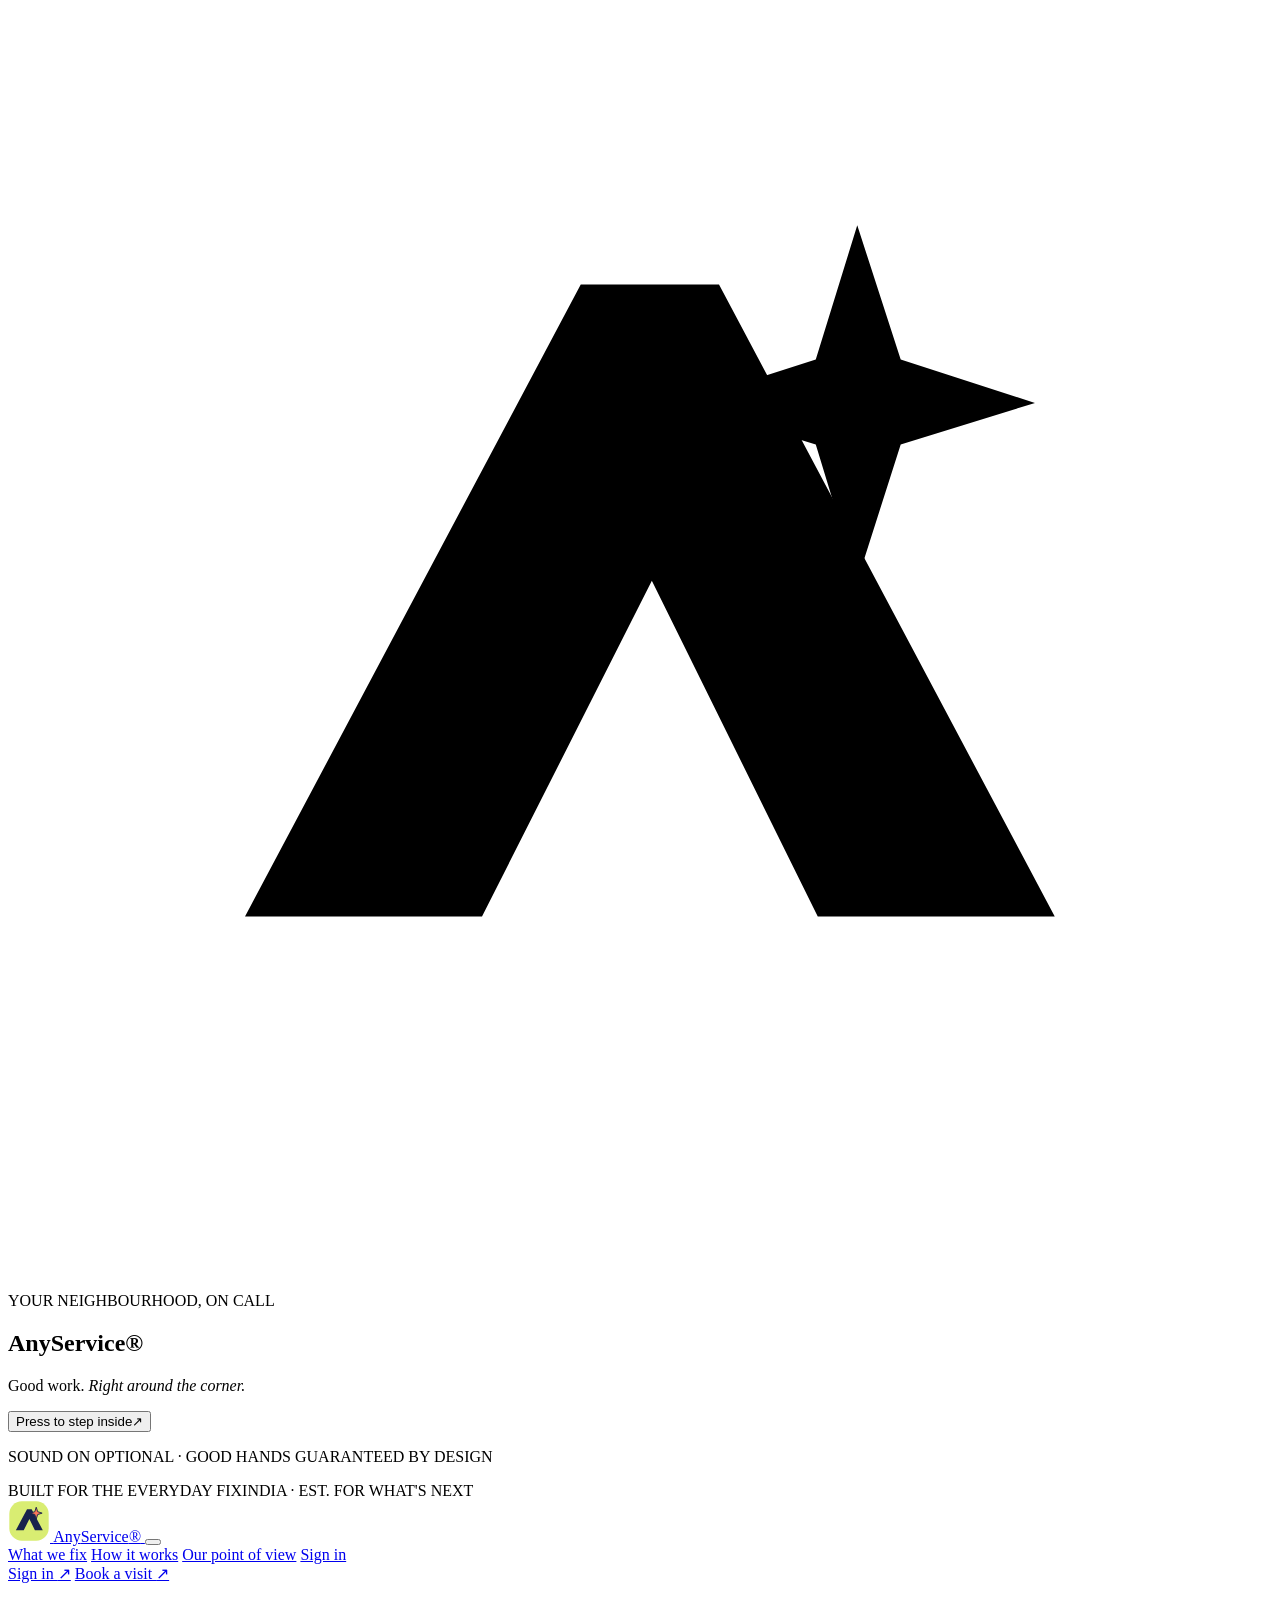
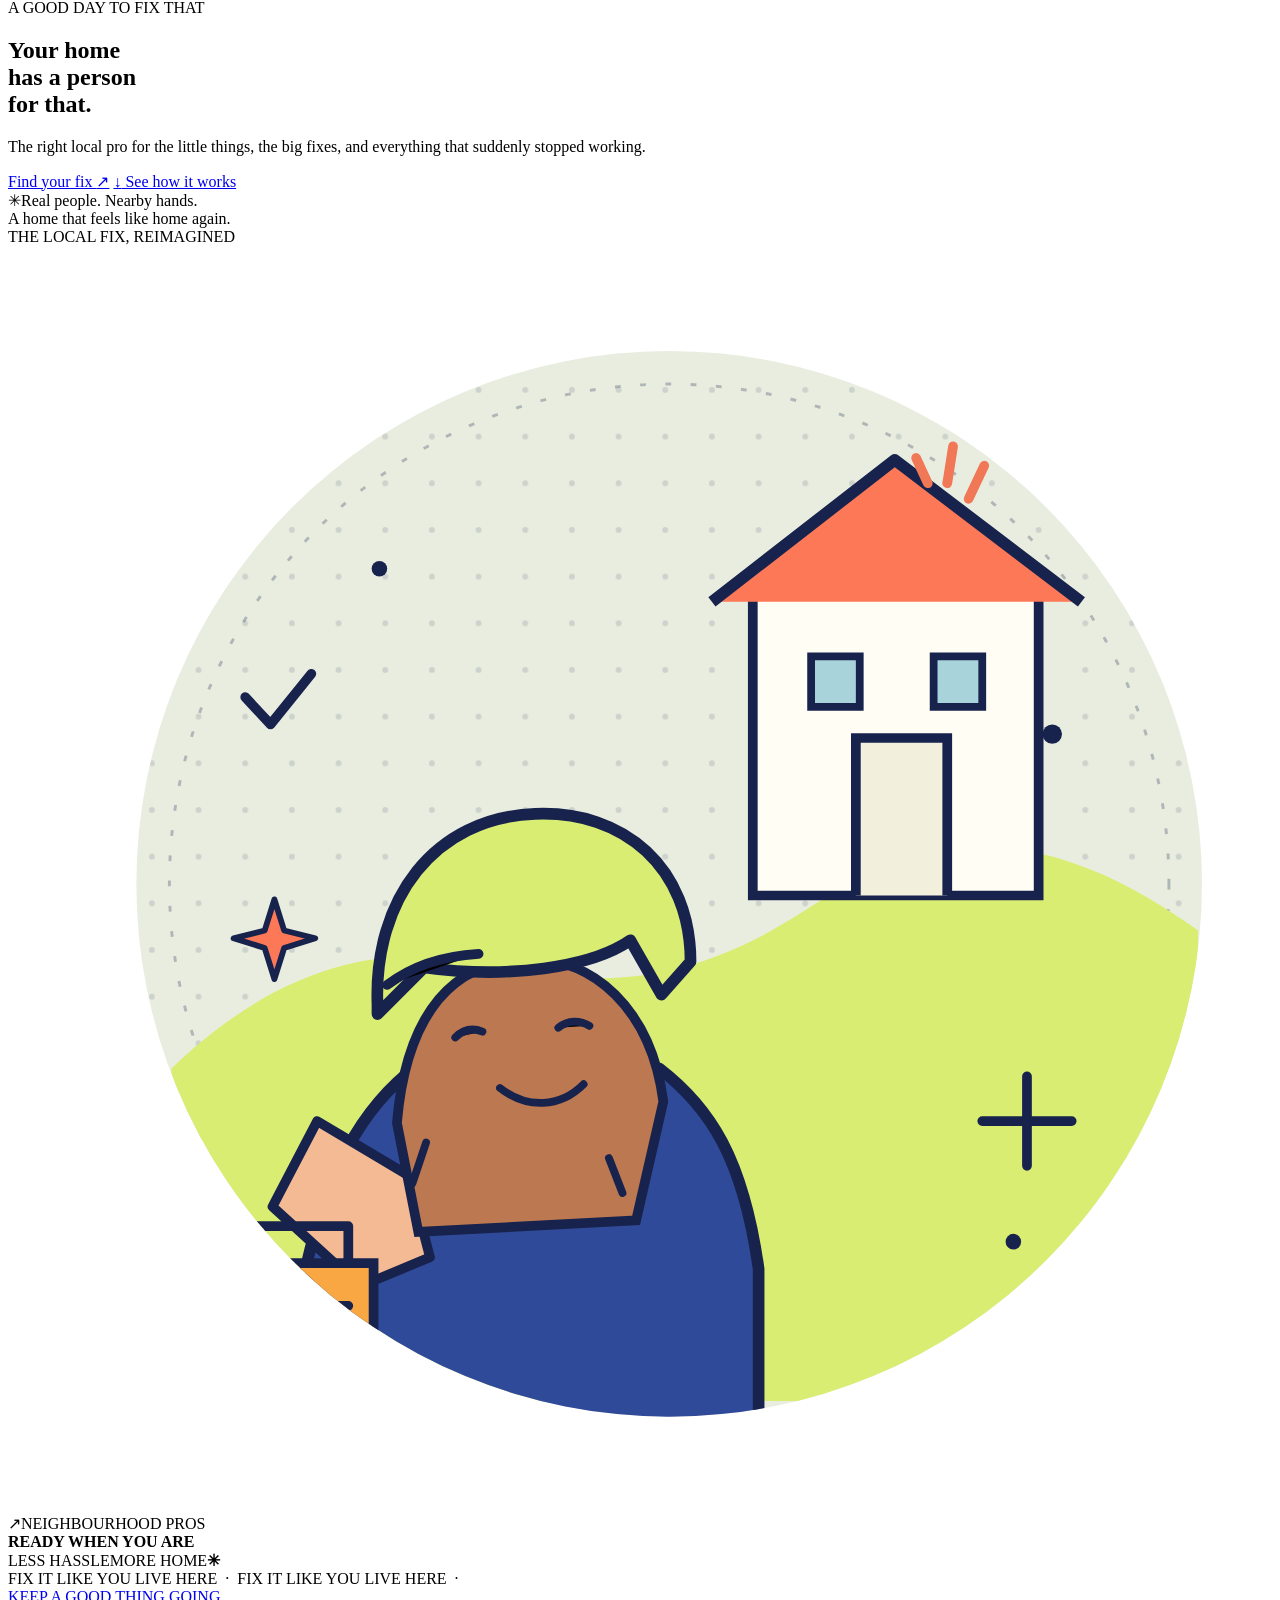
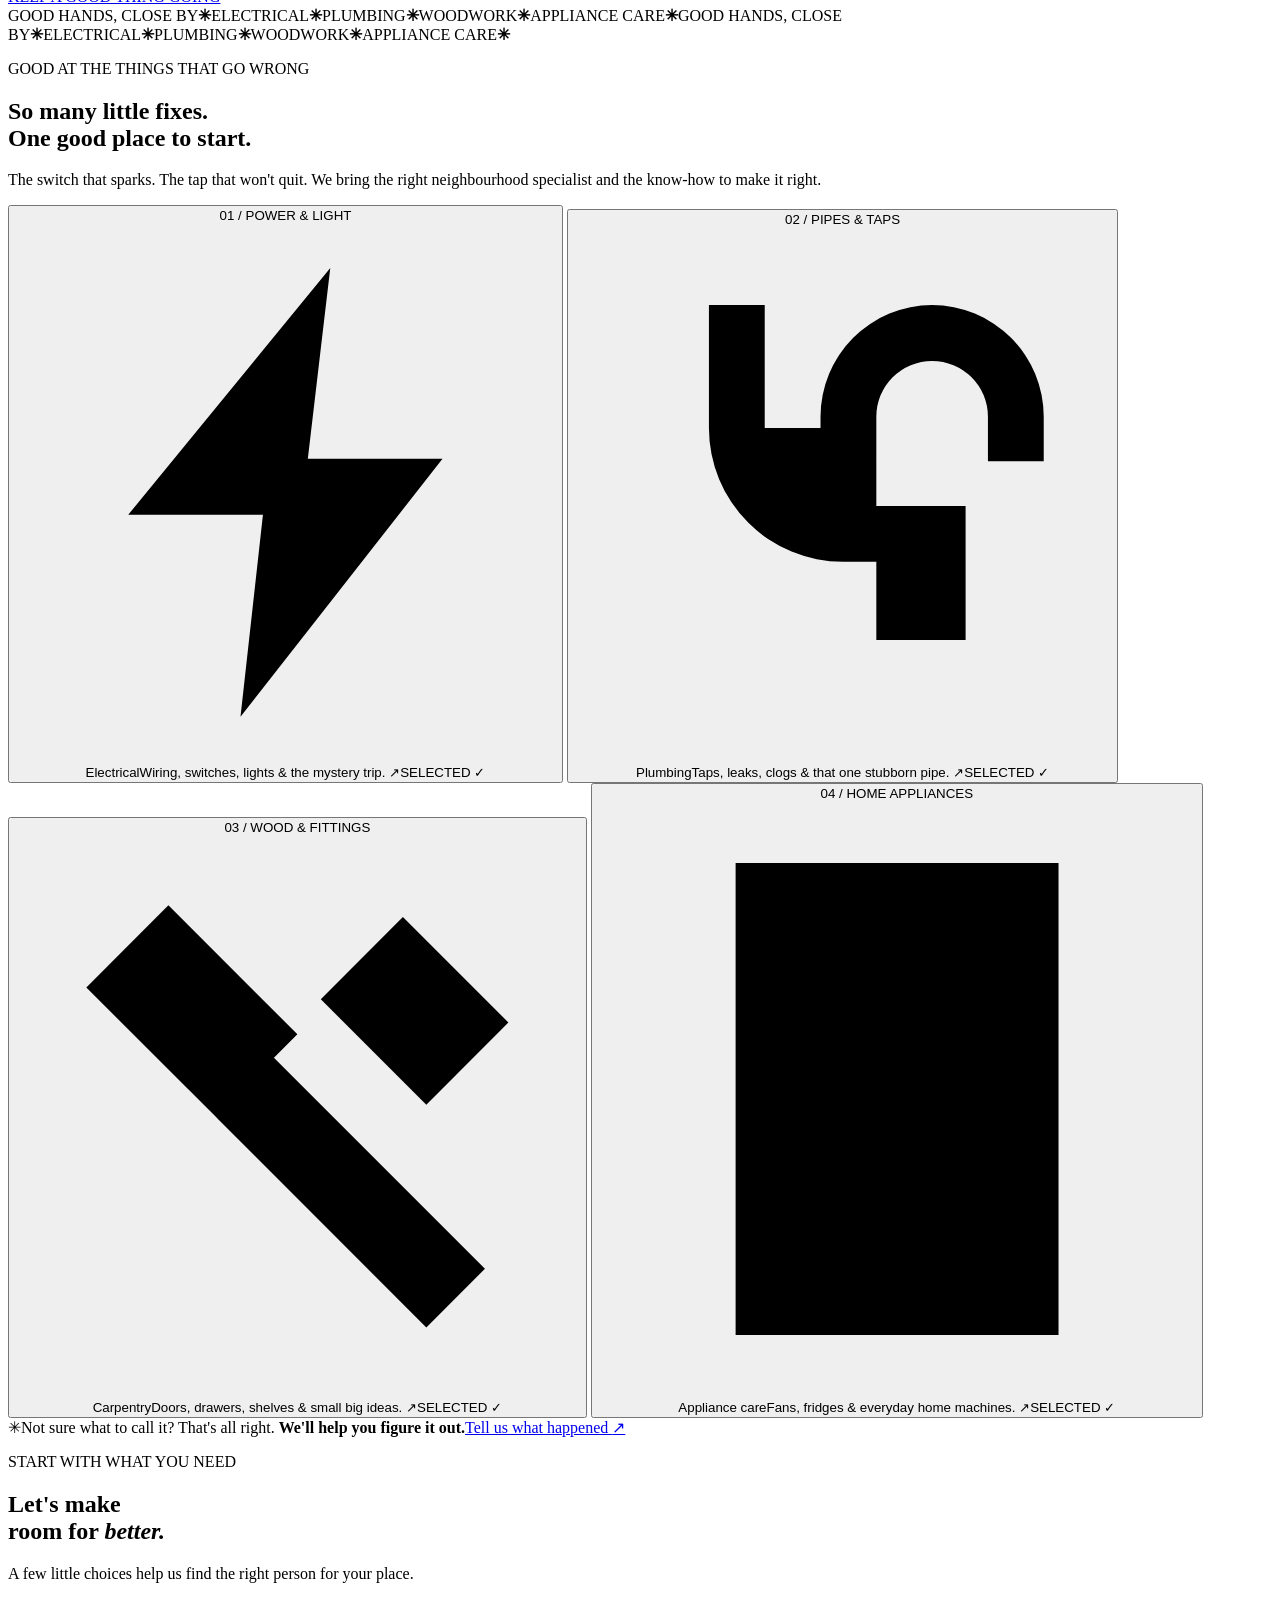
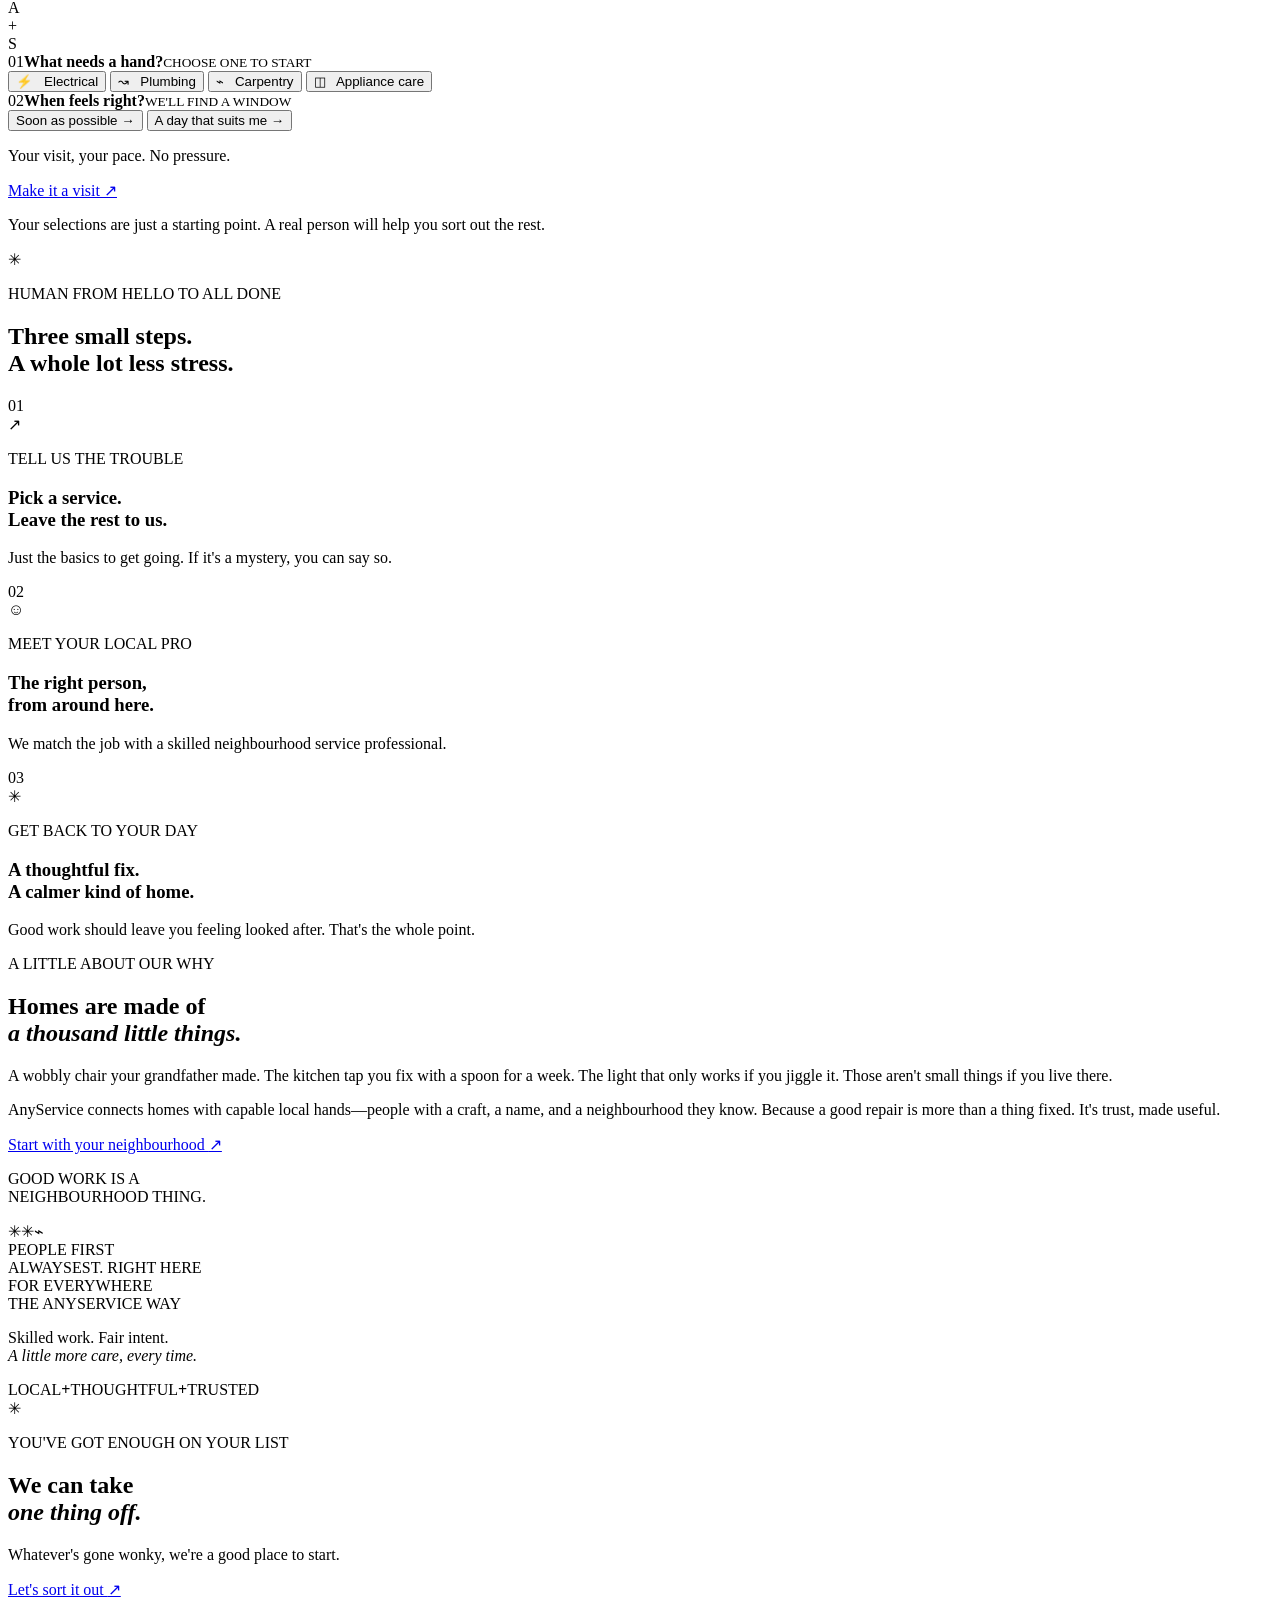
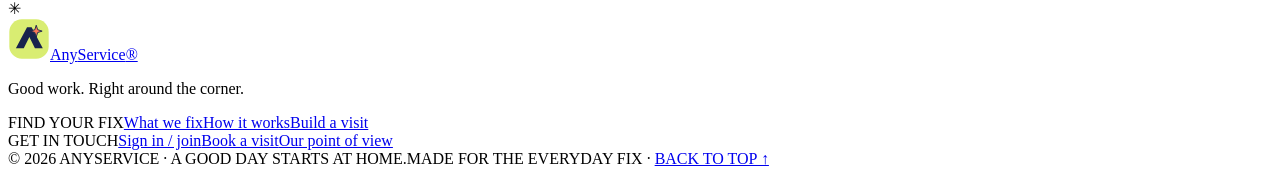
==== index.html @ 2ab7fc8f "Build the AnyService launch and service homepage" ====
<!doctype html>
<html lang="en">
<head>
  <meta charset="utf-8">
  <meta name="viewport" content="width=device-width, initial-scale=1">
  <meta name="theme-color" content="#18234d">
  <meta name="description" content="AnyService brings trusted local electricians, plumbers, carpenters and appliance pros to your door. Good work, right around the corner.">
  <title>AnyService — Good work, right around the corner.</title>
  <link rel="icon" href="assets/anyservice-mark.svg" type="image/svg+xml">
  <link rel="stylesheet" href="styles.css">
  <script>document.documentElement.classList.add('js');</script>
  <script src="script.js" defer></script>
</head>
<body>
  <script>if (document.documentElement.classList.contains('js')) document.body.classList.add('intro-locked');</script>
  <div class="cursor-aura" aria-hidden="true"></div>
  <div class="scroll-progress" aria-hidden="true"><span></span></div>

  <section class="intro-screen" id="intro" role="dialog" aria-modal="true" aria-labelledby="intro-title">
    <div class="intro-orbit intro-orbit--one" aria-hidden="true"></div>
    <div class="intro-orbit intro-orbit--two" aria-hidden="true"></div>
    <div class="intro-grain" aria-hidden="true"></div>
    <div class="intro-inner">
      <div class="intro-mark" aria-hidden="true">
        <svg viewBox="0 0 64 64" role="presentation"><path d="M12 46 29 14h7l17 32H41l-8.4-17L24 46H12Z"/><path class="mark-spark" d="m43 11 2.2 6.8L52 20l-6.8 2.1L43 29l-2.1-6.9L34 20l6.9-2.2L43 11Z"/></svg>
      </div>
      <p class="intro-kicker">YOUR NEIGHBOURHOOD, ON CALL</p>
      <h1 class="intro-wordmark" id="intro-title">Any<span>Service</span><i>®</i></h1>
      <p class="intro-motto">Good work. <em>Right around the corner.</em></p>
      <button class="intro-start" id="start-experience" type="button">
        <span>Press to step inside</span><span class="intro-start-icon" aria-hidden="true">↗</span>
      </button>
      <p class="intro-hint">SOUND ON OPTIONAL · GOOD HANDS GUARANTEED BY DESIGN</p>
    </div>
    <div class="intro-bottom"><span>BUILT FOR THE EVERYDAY FIX</span><span>INDIA · EST. FOR WHAT'S NEXT</span></div>
  </section>

  <header class="site-header" id="top">
    <a class="brand-lockup" href="#top" aria-label="AnyService home">
      <img class="brand-mark" src="assets/anyservice-mark.svg" alt="" width="42" height="42">
      <span class="brand-name">Any<span>Service</span><i>®</i></span>
    </a>
    <button class="menu-toggle" id="menu-toggle" type="button" aria-expanded="false" aria-controls="main-nav" aria-label="Open menu"><span></span><span></span></button>
    <nav class="main-nav" id="main-nav" aria-label="Main navigation">
      <a href="#services">What we fix</a>
      <a href="#how-it-works">How it works</a>
      <a href="#our-story">Our point of view</a>
      <a class="nav-mobile-account" href="account.html">Sign in</a>
    </nav>
    <div class="header-actions">
      <a class="header-login" href="account.html">Sign in <span aria-hidden="true">↗</span></a>
      <a class="button button--nav magnetic" href="account.html?source=nav">Book a visit <span aria-hidden="true">↗</span></a>
    </div>
  </header>

  <main id="main-content" tabindex="-1">
    <section class="hero section-pad" aria-labelledby="hero-title">
      <div class="hero-copy">
        <p class="eyebrow"><span class="eyebrow-dot"></span> A GOOD DAY TO FIX THAT</p>
        <h1 id="hero-title">Your home<br>has <span class="hero-highlight">a person</span><br>for that<span class="hero-period">.</span></h1>
        <p class="hero-intro">The right local pro for the little things, the big fixes, and everything that suddenly stopped working.</p>
        <div class="hero-actions">
          <a class="button button--primary magnetic" href="#build-a-visit">Find your fix <span aria-hidden="true">↗</span></a>
          <a class="text-link" href="#how-it-works"><span class="play-icon" aria-hidden="true">↓</span> See how it works</a>
        </div>
        <div class="hero-footnote"><span class="scribble-star" aria-hidden="true">✳</span><span>Real people. Nearby hands.<br>A home that feels like home again.</span></div>
      </div>

      <div class="hero-art-wrap" data-tilt>
        <div class="hero-art-wash" aria-hidden="true"></div>
        <div class="art-label art-label--top"><span class="art-label-dot"></span> THE LOCAL FIX, REIMAGINED</div>
        <svg class="hero-art" viewBox="0 0 650 650" role="img" aria-labelledby="art-title art-desc">
          <title id="art-title">A local home-service pro ready to help</title>
          <desc id="art-desc">An original illustration of a friendly technician in a blue cap carrying a yellow tool kit beside a little house.</desc>
          <defs>
            <pattern id="dot-grid" width="24" height="24" patternUnits="userSpaceOnUse"><circle cx="2" cy="2" r="1.5" fill="#1d2a55" opacity=".14"/></pattern>
            <clipPath id="circle-clip"><circle cx="340" cy="328" r="274"/></clipPath>
          </defs>
          <circle cx="340" cy="328" r="274" fill="#e9eddf"/>
          <circle cx="340" cy="328" r="274" fill="url(#dot-grid)"/>
          <circle cx="340" cy="328" r="257" fill="none" stroke="#1a2853" stroke-width="1.5" stroke-dasharray="3 10" opacity=".28"/>
          <g clip-path="url(#circle-clip)">
            <path d="M84 423c51-49 104-66 159-54 68 16 114 7 168-28 61-39 117-49 201 11v242H84V423Z" fill="#d9ed72"/>
            <path d="M383 175h147v159H383z" fill="#fffdf4" stroke="#18234d" stroke-width="5"/>
            <path d="m362 183 94-73 96 73" fill="#fc7857" stroke="#18234d" stroke-width="6" stroke-linejoin="round"/>
            <path d="M436 334v-81h47v81" fill="#f2f0dc" stroke="#18234d" stroke-width="5"/>
            <path d="M413 211h25v26h-25zm63 0h25v26h-25z" fill="#a9d3db" stroke="#18234d" stroke-width="4"/>
            <path d="m494 130 8-17m-19 9 3-19m-13 19-6-13" stroke="#f07856" stroke-width="5" stroke-linecap="round"/>
            <path d="M153 526c11-48 27-82 58-105l45-15 37 25 42-8c26 20 43 46 51 103v104H143l10-104Z" fill="#304a9a" stroke="#18234d" stroke-width="6" stroke-linejoin="round"/>
            <path d="m228 410 28-34 41 20 28 27-35 61-49-33-23-41 10 0Z" fill="#fffdf4" stroke="#18234d" stroke-width="5" stroke-linejoin="round"/>
            <path d="m259 394 15 67m-23-55 33 17" stroke="#d9ed72" stroke-width="7" stroke-linecap="round"/>
            <path d="m159 450-23 44 45 41 36-15-11-42-47-28Z" fill="#f4ba93" stroke="#18234d" stroke-width="5" stroke-linejoin="round"/>
            <path d="M200 451c4-47 22-81 63-84 39-3 68 27 74 73l-14 61-112 6-11-56Z" fill="#bc7850" stroke="#18234d" stroke-width="5"/>
            <path d="M190 390c-2-54 29-96 81-98 46-2 80 28 80 76l-15 17-16-28c-20 14-63 20-106 14l-24 24Z" fill="#d9ed72" stroke="#18234d" stroke-width="6" stroke-linejoin="round"/>
            <path d="M195 380c13-10 30-15 47-16" stroke="#18234d" stroke-width="5" stroke-linecap="round"/>
            <path d="M230 407c4-4 9-5 14-3m39-2c5-4 11-4 16-1" stroke="#18234d" stroke-width="4" stroke-linecap="round"/>
            <path d="M253 433c14 11 31 10 43-2" fill="none" stroke="#18234d" stroke-width="4" stroke-linecap="round"/>
            <path d="m215 461-7 21m101-13 7 18" stroke="#18234d" stroke-width="4" stroke-linecap="round"/>
            <path d="M113 523h75v67h-75z" fill="#f8a743" stroke="#18234d" stroke-width="5"/>
            <path d="M127 523v-19h48v19m-48 22h48m-24-1v24" fill="none" stroke="#18234d" stroke-width="5" stroke-linecap="round" stroke-linejoin="round"/>
            <circle cx="136" cy="608" r="10" fill="#18234d"/><circle cx="167" cy="608" r="10" fill="#18234d"/>
          </g>
          <g fill="none" stroke="#18234d" stroke-linecap="round" stroke-linejoin="round">
            <path d="m122 232 13 14 21-26" stroke-width="5"/>
            <path d="M501 450h46m-23-23v46" stroke-width="5"/>
            <path d="m116 356 16-4 5-16 5 16 16 4-16 5-5 16-5-16-16-5Z" fill="#fc7857" stroke-width="3"/>
          </g>
          <g class="art-spark" fill="#18234d"><circle cx="537" cy="251" r="5"/><circle cx="191" cy="166" r="4"/><circle cx="517" cy="512" r="4"/></g>
        </svg>
        <div class="art-caption"><span class="caption-arrow">↗</span><span>NEIGHBOURHOOD PROS<br><b>READY WHEN YOU ARE</b></span></div>
        <div class="hero-sticker"><span>LESS HASSLE</span><span>MORE HOME</span><b>✳</b></div>
      </div>
      <div class="hero-side-note" aria-hidden="true">FIX IT LIKE YOU LIVE HERE&nbsp; · &nbsp;FIX IT LIKE YOU LIVE HERE&nbsp; · &nbsp;</div>
      <a class="scroll-cue" href="#services"><span class="scroll-cue-line"></span><span>KEEP A GOOD THING GOING</span></a>
    </section>

    <section class="ticker" aria-label="Our services"><div class="ticker-track"><span>GOOD HANDS, CLOSE BY</span><b>✳</b><span>ELECTRICAL</span><b>✳</b><span>PLUMBING</span><b>✳</b><span>WOODWORK</span><b>✳</b><span>APPLIANCE CARE</span><b>✳</b><span>GOOD HANDS, CLOSE BY</span><b>✳</b><span>ELECTRICAL</span><b>✳</b><span>PLUMBING</span><b>✳</b><span>WOODWORK</span><b>✳</b><span>APPLIANCE CARE</span><b>✳</b></div></section>

    <section class="services section-pad" id="services" aria-labelledby="services-title">
      <div class="section-heading reveal">
        <div><p class="eyebrow"><span class="eyebrow-dot"></span> GOOD AT THE THINGS THAT GO WRONG</p><h2 id="services-title">So many little fixes.<br><span>One good place to start.</span></h2></div>
        <p class="section-aside">The switch that sparks. The tap that won't quit. We bring the right neighbourhood specialist and the know-how to make it right.</p>
      </div>
      <div class="service-grid">
        <button class="service-card service-card--coral reveal" type="button" data-service="Electrical" aria-pressed="false">
          <span class="service-index">01 / POWER & LIGHT</span>
          <span class="service-icon"><svg viewBox="0 0 48 48" aria-hidden="true"><path d="M28 4 10 26h12l-2 18 18-23H26l2-17Z"/></svg></span>
          <span class="service-name">Electrical</span><span class="service-desc">Wiring, switches, lights & the mystery trip.</span>
          <span class="service-arrow" aria-hidden="true">↗</span><span class="service-selected">SELECTED ✓</span>
        </button>
        <button class="service-card service-card--blue reveal" type="button" data-service="Plumbing" aria-pressed="false">
          <span class="service-index">02 / PIPES & TAPS</span>
          <span class="service-icon"><svg viewBox="0 0 48 48" aria-hidden="true"><path d="M12 7v11a12 12 0 0 0 12 12h3v7h8V25h-8v5m0 0V17a5 5 0 0 1 10 0v4h5v-4a10 10 0 0 0-20 0v1H17V7h-5Z"/></svg></span>
          <span class="service-name">Plumbing</span><span class="service-desc">Taps, leaks, clogs & that one stubborn pipe.</span>
          <span class="service-arrow" aria-hidden="true">↗</span><span class="service-selected">SELECTED ✓</span>
        </button>
        <button class="service-card service-card--yellow reveal" type="button" data-service="Carpentry" aria-pressed="false">
          <span class="service-index">03 / WOOD & FITTINGS</span>
          <span class="service-icon"><svg viewBox="0 0 48 48" aria-hidden="true"><path d="m6 13 7-7 11 11-7 7L6 13Zm11 11 5-5 18 18-5 5-18-18Zm9-10 7-7 9 9-7 7-9-9ZM8 38l7-7"/></svg></span>
          <span class="service-name">Carpentry</span><span class="service-desc">Doors, drawers, shelves & small big ideas.</span>
          <span class="service-arrow" aria-hidden="true">↗</span><span class="service-selected">SELECTED ✓</span>
        </button>
        <button class="service-card service-card--mint reveal" type="button" data-service="Appliance care" aria-pressed="false">
          <span class="service-index">04 / HOME APPLIANCES</span>
          <span class="service-icon"><svg viewBox="0 0 48 48" aria-hidden="true"><path d="M11 5h26v38H11V5Zm0 11h26m-19 4h12m-12 4h12m-12 4h8m5-20h.1"/></svg></span>
          <span class="service-name">Appliance care</span><span class="service-desc">Fans, fridges & everyday home machines.</span>
          <span class="service-arrow" aria-hidden="true">↗</span><span class="service-selected">SELECTED ✓</span>
        </button>
      </div>
      <div class="service-note reveal"><span class="note-spark">✳</span><span>Not sure what to call it? That's all right. <b>We'll help you figure it out.</b></span><a href="account.html?source=not-sure">Tell us what happened <span aria-hidden="true">↗</span></a></div>
    </section>

    <section class="visit-builder section-pad" id="build-a-visit" aria-labelledby="builder-title">
      <div class="builder-copy reveal"><p class="eyebrow eyebrow--light"><span class="eyebrow-dot"></span> START WITH WHAT YOU NEED</p><h2 id="builder-title">Let's make<br>room for <em>better.</em></h2><p>A few little choices help us find the right person for your place.</p><div class="builder-side-mark" aria-hidden="true">A<br><span>+</span><br>S</div></div>
      <div class="builder-panel reveal">
        <div class="builder-step"><span>01</span><b>What needs a hand?</b><small>CHOOSE ONE TO START</small></div>
        <div class="builder-options" role="group" aria-label="Choose a service">
          <button class="builder-option" type="button" data-pick-service="Electrical" aria-pressed="false">⚡ &nbsp; Electrical</button>
          <button class="builder-option" type="button" data-pick-service="Plumbing" aria-pressed="false">↝ &nbsp; Plumbing</button>
          <button class="builder-option" type="button" data-pick-service="Carpentry" aria-pressed="false">⌁ &nbsp; Carpentry</button>
          <button class="builder-option" type="button" data-pick-service="Appliance care" aria-pressed="false">◫ &nbsp; Appliance care</button>
        </div>
        <div class="builder-divider"></div>
        <div class="builder-step"><span>02</span><b>When feels right?</b><small>WE'LL FIND A WINDOW</small></div>
        <div class="time-options" role="group" aria-label="Choose a preferred time">
          <button class="time-option" type="button" data-pick-time="Soon as possible" aria-pressed="false">Soon as possible <span>→</span></button>
          <button class="time-option" type="button" data-pick-time="A day that suits me" aria-pressed="false">A day that suits me <span>→</span></button>
        </div>
        <div class="builder-submit"><p id="builder-status" aria-live="polite">Your visit, your pace. No pressure.</p><a class="button button--lime magnetic" id="builder-cta" href="account.html?source=builder">Make it a visit <span aria-hidden="true">↗</span></a></div>
        <p class="builder-disclaimer">Your selections are just a starting point. A real person will help you sort out the rest.</p>
      </div>
      <span class="builder-orbit" aria-hidden="true">✳</span>
    </section>

    <section class="steps section-pad" id="how-it-works" aria-labelledby="steps-title">
      <div class="steps-heading reveal"><p class="eyebrow"><span class="eyebrow-dot"></span> HUMAN FROM HELLO TO ALL DONE</p><h2 id="steps-title">Three small steps.<br><span>A whole lot less stress.</span></h2></div>
      <div class="step-list">
        <article class="step-card reveal"><div class="step-number">01</div><div class="step-doodle step-doodle--phone" aria-hidden="true"><span>↗</span></div><div><p class="step-label">TELL US THE TROUBLE</p><h3>Pick a service.<br>Leave the rest to us.</h3><p>Just the basics to get going. If it's a mystery, you can say so.</p></div></article>
        <article class="step-card reveal"><div class="step-number">02</div><div class="step-doodle step-doodle--person" aria-hidden="true"><span>☺</span></div><div><p class="step-label">MEET YOUR LOCAL PRO</p><h3>The right person,<br>from around here.</h3><p>We match the job with a skilled neighbourhood service professional.</p></div></article>
        <article class="step-card reveal"><div class="step-number">03</div><div class="step-doodle step-doodle--home" aria-hidden="true"><span>✳</span></div><div><p class="step-label">GET BACK TO YOUR DAY</p><h3>A thoughtful fix.<br>A calmer kind of home.</h3><p>Good work should leave you feeling looked after. That's the whole point.</p></div></article>
      </div>
    </section>

    <section class="story" id="our-story" aria-labelledby="story-title">
      <div class="story-top section-pad">
        <div class="story-copy reveal"><p class="eyebrow eyebrow--light"><span class="eyebrow-dot"></span> A LITTLE ABOUT OUR WHY</p><h2 id="story-title">Homes are made of<br><em>a thousand little things.</em></h2><p>A wobbly chair your grandfather made. The kitchen tap you fix with a spoon for a week. The light that only works if you jiggle it. Those aren't small things if you live there.</p><p>AnyService connects homes with capable local hands—people with a craft, a name, and a neighbourhood they know. Because a good repair is more than a thing fixed. It's trust, made useful.</p><a class="story-link" href="account.html?source=story">Start with your neighbourhood <span aria-hidden="true">↗</span></a></div>
        <div class="story-card reveal"><div class="story-card-rings" aria-hidden="true"><span></span><span></span><span></span></div><p class="story-card-label">GOOD WORK IS A<br>NEIGHBOURHOOD THING.</p><div class="story-card-illustration" aria-hidden="true"><span class="house-roof"></span><span class="house-body"><i></i><b></b></span><span class="little-spark spark-a">✳</span><span class="little-spark spark-b">✳</span><span class="house-hand">⌁</span></div><div class="story-card-footer"><span>PEOPLE FIRST<br>ALWAYS</span><span>EST. RIGHT HERE<br>FOR EVERYWHERE</span></div></div>
      </div>
      <div class="story-bottom section-pad"><div class="story-manifesto reveal"><span>THE ANYSERVICE WAY</span><p>Skilled work. Fair intent.<br><em>A little more care, every time.</em></p></div><div class="story-words" aria-hidden="true"><span>LOCAL</span><b>+</b><span>THOUGHTFUL</span><b>+</b><span>TRUSTED</span></div></div>
    </section>

    <section class="closing section-pad" aria-labelledby="closing-title"><div class="closing-inner reveal"><div class="closing-spark closing-spark--left" aria-hidden="true">✳</div><p class="eyebrow"><span class="eyebrow-dot"></span> YOU'VE GOT ENOUGH ON YOUR LIST</p><h2 id="closing-title">We can take<br><em>one thing off.</em></h2><p>Whatever's gone wonky, we're a good place to start.</p><a class="button button--primary magnetic" href="account.html?source=closing">Let's sort it out <span aria-hidden="true">↗</span></a><div class="closing-spark closing-spark--right" aria-hidden="true">✳</div></div></section>

    <footer class="site-footer section-pad">
      <div class="footer-main"><div class="footer-brand-col"><a class="brand-lockup brand-lockup--footer" href="#top"><img class="brand-mark" src="assets/anyservice-mark.svg" alt="" width="42" height="42"><span class="brand-name">Any<span>Service</span><i>®</i></span></a><p>Good work. Right around the corner.</p></div><div class="footer-links"><div><span>FIND YOUR FIX</span><a href="#services">What we fix</a><a href="#how-it-works">How it works</a><a href="#build-a-visit">Build a visit</a></div><div><span>GET IN TOUCH</span><a href="account.html">Sign in / join</a><a href="account.html?source=contact">Book a visit</a><a href="#our-story">Our point of view</a></div></div></div>
      <div class="footer-bottom"><span>© <span id="year">2026</span> ANYSERVICE · A GOOD DAY STARTS AT HOME.</span><span>MADE FOR THE EVERYDAY FIX · <a href="#top">BACK TO TOP ↑</a></span></div>
    </footer>
  </main>

  <noscript><p class="noscript-note">JavaScript is needed to open the welcome screen and use the visit picker. The rest of the page remains here for you.</p></noscript>
</body>
</html>
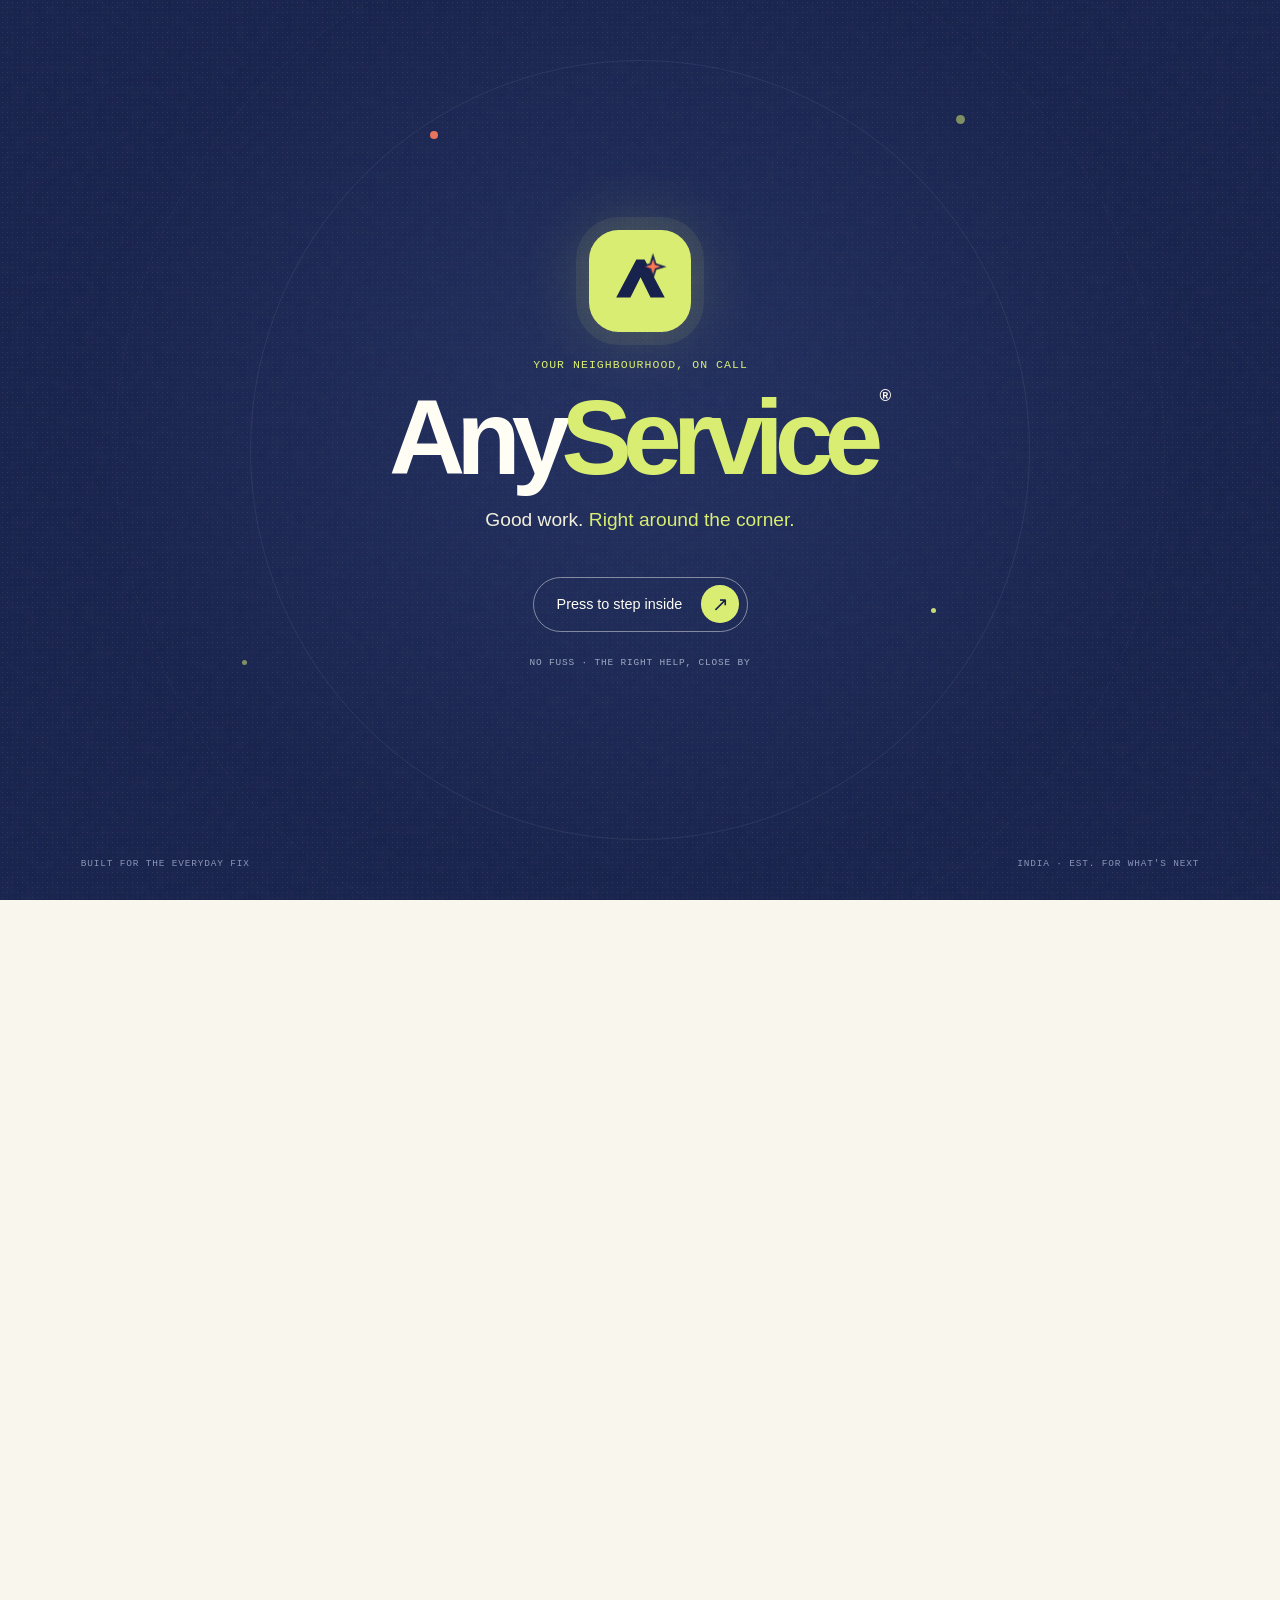
==== commit c01d557e: "Refine AnyService launch and service-provider copy" ====
--- a/index.html
+++ b/index.html
@@ -4,7 +4,7 @@
   <meta charset="utf-8">
   <meta name="viewport" content="width=device-width, initial-scale=1">
   <meta name="theme-color" content="#18234d">
-  <meta name="description" content="AnyService brings trusted local electricians, plumbers, carpenters and appliance pros to your door. Good work, right around the corner.">
+  <meta name="description" content="AnyService brings trusted local electricians, plumbers, carpenters and appliance service providers to your door. Good work, right around the corner.">
   <title>AnyService — Good work, right around the corner.</title>
   <link rel="icon" href="assets/anyservice-mark.svg" type="image/svg+xml">
   <link rel="stylesheet" href="styles.css">
@@ -30,7 +30,7 @@
       <button class="intro-start" id="start-experience" type="button">
         <span>Press to step inside</span><span class="intro-start-icon" aria-hidden="true">↗</span>
       </button>
-      <p class="intro-hint">SOUND ON OPTIONAL · GOOD HANDS GUARANTEED BY DESIGN</p>
+      <p class="intro-hint">NO FUSS · THE RIGHT HELP, CLOSE BY</p>
     </div>
     <div class="intro-bottom"><span>BUILT FOR THE EVERYDAY FIX</span><span>INDIA · EST. FOR WHAT'S NEXT</span></div>
   </section>
@@ -58,7 +58,7 @@
       <div class="hero-copy">
         <p class="eyebrow"><span class="eyebrow-dot"></span> A GOOD DAY TO FIX THAT</p>
         <h1 id="hero-title">Your home<br>has <span class="hero-highlight">a person</span><br>for that<span class="hero-period">.</span></h1>
-        <p class="hero-intro">The right local pro for the little things, the big fixes, and everything that suddenly stopped working.</p>
+        <p class="hero-intro">A trusted local service provider for the little things, the big fixes, and everything that suddenly stopped working.</p>
         <div class="hero-actions">
           <a class="button button--primary magnetic" href="#build-a-visit">Find your fix <span aria-hidden="true">↗</span></a>
           <a class="text-link" href="#how-it-works"><span class="play-icon" aria-hidden="true">↓</span> See how it works</a>
@@ -70,7 +70,7 @@
         <div class="hero-art-wash" aria-hidden="true"></div>
         <div class="art-label art-label--top"><span class="art-label-dot"></span> THE LOCAL FIX, REIMAGINED</div>
         <svg class="hero-art" viewBox="0 0 650 650" role="img" aria-labelledby="art-title art-desc">
-          <title id="art-title">A local home-service pro ready to help</title>
+          <title id="art-title">A local home-service provider ready to help</title>
           <desc id="art-desc">An original illustration of a friendly technician in a blue cap carrying a yellow tool kit beside a little house.</desc>
           <defs>
             <pattern id="dot-grid" width="24" height="24" patternUnits="userSpaceOnUse"><circle cx="2" cy="2" r="1.5" fill="#1d2a55" opacity=".14"/></pattern>
@@ -176,7 +176,7 @@
       <div class="steps-heading reveal"><p class="eyebrow"><span class="eyebrow-dot"></span> HUMAN FROM HELLO TO ALL DONE</p><h2 id="steps-title">Three small steps.<br><span>A whole lot less stress.</span></h2></div>
       <div class="step-list">
         <article class="step-card reveal"><div class="step-number">01</div><div class="step-doodle step-doodle--phone" aria-hidden="true"><span>↗</span></div><div><p class="step-label">TELL US THE TROUBLE</p><h3>Pick a service.<br>Leave the rest to us.</h3><p>Just the basics to get going. If it's a mystery, you can say so.</p></div></article>
-        <article class="step-card reveal"><div class="step-number">02</div><div class="step-doodle step-doodle--person" aria-hidden="true"><span>☺</span></div><div><p class="step-label">MEET YOUR LOCAL PRO</p><h3>The right person,<br>from around here.</h3><p>We match the job with a skilled neighbourhood service professional.</p></div></article>
+        <article class="step-card reveal"><div class="step-number">02</div><div class="step-doodle step-doodle--person" aria-hidden="true"><span>☺</span></div><div><p class="step-label">MEET YOUR SERVICE PROVIDER</p><h3>The right person,<br>from around here.</h3><p>We match the job with a skilled local service provider.</p></div></article>
         <article class="step-card reveal"><div class="step-number">03</div><div class="step-doodle step-doodle--home" aria-hidden="true"><span>✳</span></div><div><p class="step-label">GET BACK TO YOUR DAY</p><h3>A thoughtful fix.<br>A calmer kind of home.</h3><p>Good work should leave you feeling looked after. That's the whole point.</p></div></article>
       </div>
     </section>
--- a/styles.css
+++ b/styles.css
@@ -0,0 +1,539 @@
+/* AnyService · original visual system · made for a fast, offline-first static site */
+:root {
+  color-scheme: light;
+  --ink: #18234d;
+  --ink-soft: #31416f;
+  --blue: #435bb2;
+  --blue-pale: #dfe6f4;
+  --lime: #d9ed72;
+  --lime-bright: #e7f49e;
+  --coral: #fc7857;
+  --cream: #fffdf4;
+  --paper: #f8f6ed;
+  --mint: #b7d8bf;
+  --line: rgba(24, 35, 77, .16);
+  --display: "Arial Rounded MT Bold", "Trebuchet MS", Arial, sans-serif;
+  --body: "Aptos", "Segoe UI", Arial, sans-serif;
+  --mono: "SFMono-Regular", Consolas, "Liberation Mono", monospace;
+  --gutter: clamp(1.25rem, 6.3vw, 6.5rem);
+  --ease-out: cubic-bezier(.19, 1, .22, 1);
+}
+
+* { box-sizing: border-box; }
+html { scroll-behavior: smooth; scroll-padding-top: 7.2rem; background: var(--paper); }
+body { margin: 0; color: var(--ink); background: var(--paper); font-family: var(--body); font-size: 16px; line-height: 1.55; -webkit-font-smoothing: antialiased; text-rendering: optimizeLegibility; }
+body.intro-locked { overflow: hidden; }
+body, button, input, select, textarea { font-family: var(--body); }
+button, a, input, select, textarea { -webkit-tap-highlight-color: transparent; }
+button { color: inherit; }
+a { color: inherit; text-decoration: none; }
+button:focus-visible, a:focus-visible, input:focus-visible, select:focus-visible, textarea:focus-visible { outline: 3px solid var(--coral); outline-offset: 4px; }
+::selection { background: var(--lime); color: var(--ink); }
+.section-pad { padding-right: var(--gutter); padding-left: var(--gutter); }
+.scroll-progress { position: fixed; z-index: 1200; inset: 0 0 auto; height: 3px; pointer-events: none; }
+.scroll-progress span { display: block; width: 100%; height: 100%; background: var(--coral); transform: scaleX(var(--fallback-progress, 0)); transform-origin: left center; animation: scroll-progress linear both; animation-timeline: scroll(root block); }
+@keyframes scroll-progress { to { transform: scaleX(1); } }
+.cursor-aura { position: fixed; top: 0; left: 0; z-index: 40; width: 340px; height: 340px; margin: -170px 0 0 -170px; border-radius: 50%; background: radial-gradient(circle, rgba(252,120,87,.1) 0%, rgba(252,120,87,.035) 33%, transparent 70%); opacity: 0; pointer-events: none; transform: translate3d(var(--cursor-x, -500px), var(--cursor-y, -500px), 0); transition: opacity .22s; }
+body:not(.intro-locked) .cursor-aura { opacity: 1; }
+body.intro-locked .site-header, body.intro-locked #main-content { visibility: hidden; }
+
+/* The opening card rises away to reveal the home page. */
+.intro-screen { position: fixed; inset: 0; z-index: 1100; display: grid; place-items: center; overflow: hidden; padding: 2rem; color: var(--cream); background: var(--ink); isolation: isolate; transition: transform 1.15s cubic-bezier(.77, 0, .16, 1), border-radius 1.1s cubic-bezier(.77, 0, .16, 1), opacity .8s ease; }
+.intro-screen::before { position: absolute; z-index: -1; inset: 0; content: ""; opacity: .09; background-image: radial-gradient(rgba(255,253,244,.9) .55px, transparent .55px); background-size: 5px 5px; pointer-events: none; }
+.intro-screen::after { position: absolute; z-index: -1; inset: 0; content: ""; opacity: .35; background: radial-gradient(ellipse 60% 70% at 50% 46%, #374882 0%, transparent 73%); }
+.intro-screen.is-leaving { opacity: .5; border-radius: 0 0 48% 48%; transform: translateY(-110%) scale(.94); pointer-events: none; }
+.intro-screen.is-gone { display: none; }
+html:not(.js) .intro-screen { display: none; }
+.intro-inner { position: relative; z-index: 2; display: flex; width: min(100%, 650px); flex-direction: column; align-items: center; text-align: center; }
+.intro-mark { width: clamp(4.5rem, 9vw, 6.4rem); height: auto; aspect-ratio: 1; display: grid; place-items: center; margin-bottom: 1.5rem; border-radius: 29%; background: var(--lime); box-shadow: 0 0 0 13px rgba(217,237,114,.07), 0 0 72px rgba(217,237,114,.22); animation: mark-arrive .8s .12s var(--ease-out) both; }
+.intro-mark svg { width: 74%; height: 74%; overflow: visible; }
+.intro-mark svg path:first-child { fill: var(--ink); }
+.intro-mark .mark-spark { fill: var(--coral); stroke: var(--ink); stroke-width: 1.5; transform-origin: center; animation: sparkle-in .6s 1s ease both; }
+.intro-kicker, .intro-hint, .intro-bottom, .eyebrow, .service-index, .step-label, .story-card-label, .story-card-footer, .story-manifesto > span, .footer-links > div > span, .footer-bottom, .aside-footer, .account-footer, .account-reassurance > span, .art-label, .art-caption, .scroll-cue, .service-selected { font-family: var(--mono); font-weight: 500; letter-spacing: .09em; }
+.intro-kicker { margin: 0 0 .75rem; color: var(--lime); font-size: .72rem; animation: fade-up .7s .25s both; }
+.intro-wordmark { margin: 0; color: var(--cream); font-family: var(--display); font-size: clamp(3.5rem, 9vw, 6.6rem); font-weight: 900; letter-spacing: -.085em; line-height: .98; animation: fade-up .8s .35s var(--ease-out) both; }
+.intro-wordmark > span, .brand-name > span { color: var(--lime); }
+.intro-wordmark > i, .brand-name > i { display: inline-block; margin: .1em 0 0 .32em; vertical-align: top; font-family: var(--body); font-size: .15em; font-style: normal; font-weight: 700; letter-spacing: 0; }
+.intro-motto { margin: 1rem 0 2.6rem; color: #f2f0dc; font-size: clamp(1rem, 2vw, 1.2rem); animation: fade-up .8s .48s var(--ease-out) both; }
+.intro-motto em { color: var(--lime); font-family: var(--display); font-style: normal; }
+.intro-start { display: flex; align-items: center; gap: 1.2rem; padding: .48rem .5rem .48rem 1.4rem; border: 1px solid rgba(255,253,244,.45); border-radius: 99px; color: var(--cream); background: transparent; cursor: pointer; font-size: .9rem; transition: color .25s, background .25s, border-color .25s, transform .25s; animation: fade-up .8s .65s var(--ease-out) both, intro-pulse 2.8s 1.8s ease-in-out infinite; }
+.intro-start:hover { transform: translateY(-3px); border-color: var(--lime); color: var(--ink); background: var(--lime); animation-play-state: paused; }
+.intro-start:focus-visible { outline-color: var(--lime); }
+.intro-start-icon { display: grid; width: 2.35rem; height: 2.35rem; place-items: center; border-radius: 50%; color: var(--ink); background: var(--lime); font-size: 1.25rem; line-height: 1; transition: transform .25s, color .25s, background .25s; }
+.intro-start:hover .intro-start-icon { color: var(--cream); background: var(--ink); transform: rotate(45deg); }
+.intro-hint { margin: 1.5rem 0 0; color: #9fa8c4; font-size: .59rem; animation: fade-up .8s .8s both; }
+.intro-bottom { position: absolute; right: var(--gutter); bottom: 1.8rem; left: var(--gutter); display: flex; justify-content: space-between; gap: 1rem; color: #8a94b7; font-size: .59rem; }
+.intro-orbit { position: absolute; z-index: -1; top: 50%; left: 50%; width: min(75vw, 780px); aspect-ratio: 1; border: 1px solid rgba(255,253,244,.075); border-radius: 50%; transform: translate(-50%, -50%); pointer-events: none; }
+.intro-orbit::before, .intro-orbit::after { position: absolute; width: 8px; height: 8px; border-radius: 50%; content: ""; background: var(--coral); }
+.intro-orbit::before { top: 9%; left: 23%; }
+.intro-orbit::after { right: 12%; bottom: 29%; width: 5px; height: 5px; background: var(--lime); }
+.intro-orbit--one { animation: rotate-orbit 90s linear infinite; }
+.intro-orbit--two { width: min(95vw, 1050px); border-style: dashed; opacity: .55; animation: rotate-orbit 140s linear infinite reverse; }
+.intro-orbit--two::before { top: 70%; left: 12%; width: 5px; height: 5px; background: var(--lime); }
+.intro-orbit--two::after { top: 18%; right: 19%; width: 9px; height: 9px; }
+.intro-grain { position: absolute; inset: -50%; z-index: 0; opacity: .06; background-image: url("data:image/svg+xml,%3Csvg viewBox='0 0 180 180' xmlns='http://www.w3.org/2000/svg'%3E%3Cfilter id='n'%3E%3CfeTurbulence type='fractalNoise' baseFrequency='.85' numOctaves='3' stitchTiles='stitch'/%3E%3C/filter%3E%3Crect width='100%25' height='100%25' filter='url(%23n)' opacity='.48'/%3E%3C/svg%3E"); pointer-events: none; }
+@keyframes mark-arrive { from { opacity: 0; transform: translateY(16px) rotate(-14deg) scale(.75); } to { opacity: 1; transform: translateY(0) rotate(0) scale(1); } }
+@keyframes sparkle-in { from { opacity: 0; transform: rotate(-90deg) scale(.2); } to { opacity: 1; transform: rotate(0) scale(1); } }
+@keyframes rotate-orbit { to { transform: translate(-50%, -50%) rotate(360deg); } }
+@keyframes intro-pulse { 50% { box-shadow: 0 0 0 7px rgba(217,237,114,.08); } }
+@keyframes fade-up { from { opacity: 0; transform: translateY(14px); } to { opacity: 1; transform: translateY(0); } }
+
+.site-header { position: sticky; z-index: 20; top: 0; display: grid; min-height: 84px; grid-template-columns: 1fr auto 1fr; align-items: center; gap: 2rem; padding: .7rem var(--gutter); border-bottom: 1px solid rgba(24,35,77,.09); background: rgba(248,246,237,.92); backdrop-filter: blur(18px); }
+.brand-lockup { display: inline-flex; width: fit-content; align-items: center; gap: .65rem; }
+.brand-mark { display: block; flex: none; }
+.brand-name { font-family: var(--display); font-size: 1.23rem; font-weight: 900; letter-spacing: -.075em; line-height: 1; }
+.brand-name > span { color: var(--blue); }
+.main-nav { display: flex; align-items: center; gap: clamp(1.15rem, 2.6vw, 2.7rem); }
+.main-nav > a { position: relative; color: #4b5472; font-size: .79rem; font-weight: 650; transition: color .2s; }
+.main-nav > a::after { position: absolute; right: 0; bottom: -.45rem; left: 0; height: 1px; content: ""; background: var(--coral); transform: scaleX(0); transform-origin: right; transition: transform .3s var(--ease-out); }
+.main-nav > a:hover { color: var(--ink); }
+.main-nav > a:hover::after { transform: scaleX(1); transform-origin: left; }
+.nav-mobile-account, .menu-toggle { display: none; }
+.header-actions { display: flex; justify-content: flex-end; align-items: center; gap: 1.45rem; }
+.header-login { font-size: .77rem; font-weight: 700; }
+.header-login span { padding-left: .15rem; color: var(--blue); }
+.button { position: relative; display: inline-flex; min-height: 50px; align-items: center; justify-content: center; gap: 1.45rem; padding: .75rem 1.15rem .75rem 1.4rem; border: 1px solid transparent; border-radius: 99px; font-size: .8rem; font-weight: 750; line-height: 1; transition: color .25s, background .25s, border-color .25s, box-shadow .25s; }
+.button > span { font-size: 1.15rem; transition: transform .25s; }
+.button:hover > span { transform: translate(3px, -2px); }
+.button--nav { min-height: 42px; padding: .6rem 1rem .6rem 1.2rem; color: var(--ink); background: var(--lime); }
+.button--nav:hover { background: var(--lime-bright); box-shadow: 0 7px 18px rgba(24,35,77,.1); }
+.button--primary { color: var(--cream); background: var(--ink); }
+.button--primary:hover { color: var(--ink); background: var(--lime); }
+.button--lime { color: var(--ink); background: var(--lime); }
+.button--lime:hover { background: var(--cream); box-shadow: 0 8px 20px rgba(24,35,77,.2); }
+
+.hero { position: relative; display: grid; min-height: min(760px, calc(100vh - 84px)); grid-template-columns: 1.05fr .95fr; align-items: center; gap: clamp(2rem, 6vw, 6rem); overflow: hidden; padding-top: 5.2rem; padding-bottom: 6rem; }
+.hero::before { position: absolute; top: 5%; right: -14rem; width: 38rem; aspect-ratio: 1; border: 1px solid rgba(24,35,77,.05); border-radius: 50%; content: ""; pointer-events: none; }
+.hero-copy { position: relative; z-index: 1; max-width: 680px; padding: 1.5rem 0 0; }
+.eyebrow { display: flex; align-items: center; gap: .67rem; margin: 0 0 1.45rem; color: var(--blue); font-size: .64rem; }
+.eyebrow-dot { display: inline-block; width: 7px; height: 7px; border: 1px solid currentColor; border-radius: 50%; box-shadow: 0 0 0 3px rgba(67,91,178,.1); background: var(--coral); }
+.hero h1 { margin: 0; font-family: var(--display); font-size: clamp(4rem, 8.7vw, 8.3rem); font-weight: 900; letter-spacing: -.096em; line-height: .84; }
+.hero-highlight { position: relative; display: inline-block; z-index: 0; }
+.hero-highlight::after { position: absolute; right: -.035em; bottom: .025em; left: -.035em; z-index: -1; height: .38em; border-radius: 5px 24px 5px 20px; content: ""; background: var(--lime); transform: rotate(-1deg); }
+.hero-period { color: var(--coral); }
+.hero-intro { max-width: 430px; margin: 1.65rem 0 1.55rem; color: #535b74; font-size: clamp(1rem, 1.45vw, 1.14rem); line-height: 1.6; }
+.hero-actions { display: flex; flex-wrap: wrap; align-items: center; gap: 1.55rem; }
+.text-link { display: inline-flex; align-items: center; gap: .6rem; font-size: .8rem; font-weight: 750; transition: color .2s; }
+.text-link:hover { color: var(--blue); }
+.play-icon { display: grid; width: 28px; height: 28px; place-items: center; border: 1px solid var(--line); border-radius: 50%; color: var(--blue); font-size: 1rem; transition: color .2s, background .2s, transform .2s; }
+.text-link:hover .play-icon { color: var(--cream); background: var(--blue); transform: translateY(2px); }
+.hero-footnote { display: flex; align-items: center; gap: .75rem; margin-top: 3.3rem; color: #66708c; font-size: .68rem; line-height: 1.5; }
+.scribble-star { color: var(--coral); font-size: 1.7rem; animation: turn-gentle 18s linear infinite; }
+@keyframes turn-gentle { to { transform: rotate(360deg); } }
+.hero-art-wrap { position: relative; width: min(100%, 630px); justify-self: center; isolation: isolate; --tilt-x: 0deg; --tilt-y: 0deg; transform: perspective(1100px) rotateX(var(--tilt-x)) rotateY(var(--tilt-y)); transform-style: preserve-3d; transition: transform .16s ease-out; }
+.hero-art-wrap::before { position: absolute; top: var(--pointer-y, 42%); left: var(--pointer-x, 50%); z-index: 2; width: 160px; height: 160px; border-radius: 50%; content: ""; background: radial-gradient(circle, rgba(252,120,87,.17), transparent 70%); filter: blur(8px); transform: translate(-50%, -50%); pointer-events: none; transition: opacity .25s; opacity: 0; }
+.hero-art-wrap:hover::before { opacity: 1; }
+.hero-art-wash { position: absolute; inset: 8% 0 4% 6%; z-index: -1; border-radius: 47% 53% 43% 57% / 53% 42% 58% 47%; background: #ebe9db; transform: rotate(5deg); }
+.hero-art { display: block; width: 100%; overflow: visible; filter: drop-shadow(0 20px 18px rgba(24,35,77,.06)); }
+.art-label { position: absolute; z-index: 3; top: 3%; right: 1%; display: flex; align-items: center; gap: .5rem; padding: .55rem .75rem; border: 1px solid rgba(24,35,77,.1); border-radius: 99px; color: var(--ink); background: rgba(255,253,244,.88); font-size: .52rem; }
+.art-label-dot { width: 7px; height: 7px; border-radius: 50%; background: var(--coral); box-shadow: 0 0 0 3px rgba(252,120,87,.17); }
+.art-caption { position: absolute; right: 1%; bottom: 11%; z-index: 3; display: flex; align-items: center; gap: .65rem; padding: .75rem .9rem; border-radius: 9px; color: var(--cream); background: var(--ink); font-size: .47rem; line-height: 1.55; transform: translateZ(32px) rotate(2deg); }
+.art-caption b { color: var(--lime); font-size: .56rem; }
+.caption-arrow { display: grid; width: 28px; height: 28px; place-items: center; border-radius: 50%; color: var(--ink); background: var(--lime); font-family: var(--body); font-size: 1rem; }
+.hero-sticker { position: absolute; bottom: 5%; left: -2%; display: grid; width: 87px; height: 87px; align-content: center; justify-items: center; border: 1px solid var(--ink); border-radius: 50%; color: var(--ink); background: var(--coral); font-family: var(--mono); font-size: .48rem; line-height: 1.3; transform: rotate(-12deg) translateZ(25px); box-shadow: 4px 4px 0 var(--ink); }
+.hero-sticker b { margin-top: .05rem; font-family: var(--body); font-size: 1.15rem; }
+.hero-side-note { position: absolute; top: 30%; right: 1.1rem; color: rgba(24,35,77,.3); font-family: var(--mono); font-size: .49rem; writing-mode: vertical-rl; }
+.scroll-cue { position: absolute; bottom: 2rem; left: var(--gutter); display: flex; align-items: center; gap: .75rem; color: #7b8296; font-size: .55rem; }
+.scroll-cue-line { width: 32px; height: 1px; background: var(--coral); transition: width .3s; }
+.scroll-cue:hover .scroll-cue-line { width: 52px; }
+.ticker { position: relative; overflow: hidden; border-top: 1px solid rgba(255,253,244,.13); border-bottom: 1px solid rgba(255,253,244,.13); color: var(--cream); background: var(--ink); }
+.ticker-track { display: flex; width: max-content; align-items: center; gap: 2rem; padding: 1rem 0; animation: ticker-scroll 40s linear infinite; }
+.ticker-track span { font-family: var(--mono); font-size: .66rem; letter-spacing: .1em; white-space: nowrap; }
+.ticker-track b { color: var(--lime); font-size: 1rem; }
+.ticker:hover .ticker-track { animation-play-state: paused; }
+@keyframes ticker-scroll { to { transform: translateX(-50%); } }
+
+.services { padding-top: clamp(5rem, 9vw, 8.7rem); padding-bottom: clamp(5rem, 9vw, 8.7rem); }
+.section-heading { display: flex; align-items: flex-end; justify-content: space-between; gap: 2rem; margin-bottom: 2.5rem; }
+.section-heading h2, .steps-heading h2 { margin: 0; font-family: var(--display); font-size: clamp(2.7rem, 5.4vw, 5rem); font-weight: 900; letter-spacing: -.083em; line-height: .97; }
+.section-heading h2 > span, .steps-heading h2 > span { color: var(--blue); }
+.section-aside { max-width: 320px; margin: 0 0 .3rem; color: #666d80; font-size: .88rem; line-height: 1.6; }
+.service-grid { display: grid; grid-template-columns: repeat(4, minmax(0, 1fr)); gap: .8rem; }
+.service-card { position: relative; display: flex; min-height: 281px; flex-direction: column; align-items: flex-start; overflow: hidden; padding: 1.25rem; border: 1px solid transparent; border-radius: 5px; text-align: left; cursor: pointer; transition: transform .35s var(--ease-out), border-color .25s, box-shadow .3s; }
+.service-card::after { position: absolute; top: -32px; right: -35px; width: 115px; height: 115px; border: 1px solid rgba(24,35,77,.18); border-radius: 50%; content: ""; transition: transform .55s var(--ease-out); }
+.service-card:hover { z-index: 2; border-color: rgba(24,35,77,.45); box-shadow: 8px 8px 0 var(--ink); transform: translate(-3px, -5px); }
+.service-card:hover::after { transform: scale(1.5); }
+.service-card[aria-pressed="true"] { border-color: var(--ink); box-shadow: 5px 5px 0 var(--ink); transform: translate(-2px, -3px); }
+.service-card--coral { background: #f7bd9e; }
+.service-card--blue { background: #c4d2eb; }
+.service-card--yellow { background: var(--lime); }
+.service-card--mint { background: #bdd8c7; }
+.service-index { color: rgba(24,35,77,.68); font-size: .54rem; }
+.service-icon { display: grid; width: 51px; height: 51px; place-items: center; margin-top: 2.15rem; border: 1px solid var(--ink); border-radius: 50%; background: rgba(255,253,244,.44); transition: transform .35s var(--ease-out), background .25s; }
+.service-icon svg { width: 27px; height: 27px; fill: none; stroke: var(--ink); stroke-width: 2.1; stroke-linecap: round; stroke-linejoin: round; }
+.service-card:hover .service-icon { background: var(--cream); transform: rotate(-10deg) scale(1.07); }
+.service-name { margin-top: 1rem; font-family: var(--display); font-size: clamp(1.28rem, 1.7vw, 1.55rem); font-weight: 900; letter-spacing: -.07em; line-height: 1.1; }
+.service-desc { max-width: 220px; margin-top: .55rem; color: rgba(24,35,77,.73); font-size: .74rem; line-height: 1.45; }
+.service-arrow { position: absolute; right: 1.15rem; bottom: 1.05rem; font-size: 1.15rem; transition: transform .25s; }
+.service-card:hover .service-arrow { transform: translate(3px, -3px); }
+.service-selected { position: absolute; right: 1rem; bottom: 1.12rem; display: none; font-size: .48rem; }
+.service-card[aria-pressed="true"] .service-selected { display: block; }
+.service-card[aria-pressed="true"] .service-arrow { display: none; }
+.service-note { display: flex; align-items: center; gap: .75rem; padding: 1rem .2rem; border-bottom: 1px solid var(--line); color: #656c81; font-size: .78rem; }
+.service-note b { color: var(--ink); }
+.note-spark { color: var(--coral); font-size: 1.05rem; }
+.service-note a { margin-left: auto; color: var(--blue); font-size: .72rem; font-weight: 750; white-space: nowrap; }
+.service-note a:hover { color: var(--ink); }
+
+.visit-builder { position: relative; display: grid; grid-template-columns: .83fr 1.17fr; gap: clamp(2rem, 8vw, 8rem); overflow: hidden; padding-top: clamp(4.5rem, 8vw, 7.5rem); padding-bottom: clamp(4.5rem, 8vw, 7.5rem); color: var(--cream); background: var(--blue); }
+.visit-builder::before { position: absolute; top: -45%; left: -14%; width: 57vw; min-width: 480px; aspect-ratio: 1; border: 1px solid rgba(255,253,244,.12); border-radius: 50%; content: ""; }
+.visit-builder::after { position: absolute; right: -9%; bottom: -74%; width: 47vw; min-width: 400px; aspect-ratio: 1; border: 1px dashed rgba(255,253,244,.18); border-radius: 50%; content: ""; }
+.eyebrow--light { color: var(--lime); }
+.eyebrow--light .eyebrow-dot { box-shadow: 0 0 0 3px rgba(217,237,114,.12); }
+.builder-copy { position: relative; z-index: 1; align-self: center; }
+.builder-copy h2 { margin: 0; font-family: var(--display); font-size: clamp(3.8rem, 7vw, 6.3rem); font-weight: 900; letter-spacing: -.095em; line-height: .86; }
+.builder-copy h2 em { color: var(--lime); font-style: normal; }
+.builder-copy > p:not(.eyebrow) { max-width: 340px; margin: 1.45rem 0 0; color: #d7dbee; font-size: .94rem; }
+.builder-side-mark { margin-top: 2.6rem; color: rgba(255,253,244,.47); font-family: var(--mono); font-size: .75rem; line-height: 1.3; }
+.builder-side-mark span { color: var(--coral); }
+.builder-panel { position: relative; z-index: 1; align-self: center; padding: clamp(1.35rem, 3vw, 2.3rem); border: 1px solid rgba(255,253,244,.24); border-radius: 5px; background: rgba(24,35,77,.36); box-shadow: 0 24px 70px rgba(16,24,58,.2); backdrop-filter: blur(10px); }
+.builder-step { display: grid; grid-template-columns: 32px 1fr auto; align-items: baseline; gap: .4rem; }
+.builder-step > span { color: var(--lime); font-family: var(--mono); font-size: .67rem; }
+.builder-step > b { font-size: .86rem; }
+.builder-step > small { color: #acb6d5; font-family: var(--mono); font-size: .49rem; letter-spacing: .06em; }
+.builder-options { display: grid; grid-template-columns: 1fr 1fr; gap: .55rem; margin-top: 1rem; }
+.builder-option { min-height: 45px; padding: .6rem .75rem; border: 1px solid rgba(255,253,244,.24); border-radius: 3px; color: #f3f3f7; background: rgba(255,255,255,.035); text-align: left; cursor: pointer; font-size: .72rem; transition: border-color .2s, color .2s, background .2s, transform .2s; }
+.builder-option:hover { border-color: var(--lime); transform: translateY(-2px); }
+.builder-option.is-selected { border-color: var(--lime); color: var(--ink); background: var(--lime); }
+.builder-divider { height: 1px; margin: 1.35rem 0; background: rgba(255,253,244,.16); }
+.time-options { display: flex; gap: .6rem; margin-top: .95rem; }
+.time-option { display: flex; flex: 1; min-height: 42px; align-items: center; justify-content: space-between; gap: .4rem; padding: .55rem .7rem; border: 1px solid rgba(255,253,244,.22); border-radius: 3px; color: #f5f3f5; background: transparent; text-align: left; cursor: pointer; font-size: .67rem; transition: border-color .2s, color .2s, background .2s; }
+.time-option span { color: var(--lime); font-size: .95rem; }
+.time-option:hover, .time-option.is-selected { border-color: var(--lime); color: var(--ink); background: var(--lime); }
+.time-option:hover span, .time-option.is-selected span { color: var(--ink); }
+.builder-submit { display: flex; align-items: center; justify-content: space-between; gap: 1rem; margin-top: 1.65rem; }
+.builder-submit > p { margin: 0; color: #c0c9e0; font-size: .67rem; }
+.builder-submit .button { min-height: 44px; flex: none; padding: .6rem .9rem .6rem 1.05rem; font-size: .72rem; }
+.builder-disclaimer { margin: 1rem 0 0 32px; color: #b6bfd9; font-size: .59rem; }
+.builder-orbit { position: absolute; right: 6%; bottom: 6%; z-index: 0; color: rgba(217,237,114,.62); font-size: 2.4rem; animation: turn-gentle 22s linear infinite; }
+
+.steps { padding-top: clamp(5rem, 9vw, 8rem); padding-bottom: clamp(5rem, 9vw, 8rem); }
+.steps-heading { margin-bottom: 3rem; }
+.step-list { display: grid; grid-template-columns: repeat(3, 1fr); gap: 0; border-top: 1px solid var(--line); border-bottom: 1px solid var(--line); }
+.step-card { position: relative; display: flex; min-height: 350px; flex-direction: column; align-items: flex-start; padding: 1.2rem clamp(1rem, 2.4vw, 2rem) 1.6rem 0; }
+.step-card + .step-card { padding-left: clamp(1rem, 2.4vw, 2rem); border-left: 1px solid var(--line); }
+.step-number { align-self: flex-end; color: var(--blue); font-family: var(--mono); font-size: .69rem; }
+.step-doodle { position: relative; display: grid; width: 83px; height: 83px; place-items: center; margin: 1rem 0 1.8rem; border: 1px solid var(--ink); border-radius: 50%; background: var(--lime); font-family: var(--display); font-size: 2.9rem; line-height: 1; transition: transform .4s var(--ease-out), background .25s; }
+.step-card:hover .step-doodle { background: var(--coral); transform: rotate(-11deg) scale(1.07); }
+.step-doodle--phone { border-radius: 44% 56% 59% 41% / 55% 44% 56% 45%; }
+.step-doodle--person { border-radius: 41% 59% 42% 58% / 55% 44% 56% 45%; background: #bdd8c7; }
+.step-doodle--person span { color: var(--blue); font-family: var(--body); }
+.step-doodle--home { border-radius: 54% 46% 52% 48% / 42% 55% 45% 58%; background: #f7bd9e; }
+.step-doodle--home span { font-size: 2rem; }
+.step-label { margin: 0 0 .55rem; color: var(--blue); font-size: .57rem; }
+.step-card h3 { margin: 0; font-family: var(--display); font-size: clamp(1.45rem, 2.4vw, 2.05rem); font-weight: 900; letter-spacing: -.075em; line-height: .98; }
+.step-card > div:last-child > p:last-child { max-width: 280px; margin: .75rem 0 0; color: #70758a; font-size: .75rem; }
+
+.story { overflow: hidden; color: var(--cream); background: var(--ink); }
+.story-top { position: relative; display: grid; min-height: 650px; grid-template-columns: 1fr .8fr; align-items: center; gap: clamp(2rem, 10vw, 9rem); padding-top: 6rem; padding-bottom: 6rem; }
+.story-top::before { position: absolute; top: -22%; left: 46%; width: 660px; aspect-ratio: 1; border: 1px solid rgba(255,253,244,.075); border-radius: 50%; content: ""; }
+.story-copy { position: relative; z-index: 1; max-width: 610px; }
+.story-copy h2 { margin: 0; font-family: var(--display); font-size: clamp(3.2rem, 6vw, 6rem); font-weight: 900; letter-spacing: -.087em; line-height: .91; }
+.story-copy h2 em { color: var(--lime); font-style: normal; }
+.story-copy > p:not(.eyebrow) { max-width: 480px; margin: 1.35rem 0 0; color: #c2c9dc; font-size: .9rem; }
+.story-link { display: inline-flex; align-items: center; gap: 1rem; margin-top: 1.75rem; padding-bottom: .35rem; border-bottom: 1px solid var(--coral); color: var(--cream); font-size: .78rem; font-weight: 700; transition: color .2s, gap .2s; }
+.story-link > span { color: var(--lime); }
+.story-link:hover { gap: 1.4rem; color: var(--lime); }
+.story-card { position: relative; display: flex; min-height: 440px; flex-direction: column; justify-content: space-between; overflow: hidden; padding: 1.25rem; border: 1px solid rgba(255,253,244,.23); border-radius: 5px; background: #34477f; transform: rotate(2deg); transition: transform .4s var(--ease-out); }
+.story-card:hover { transform: rotate(0) translateY(-5px); }
+.story-card::before { position: absolute; top: 0; right: 0; left: 0; height: 62%; content: ""; background: linear-gradient(148deg, #d9ed72 0 38%, transparent 38%); }
+.story-card-rings { position: absolute; top: -7rem; right: -6rem; z-index: 0; width: 21rem; aspect-ratio: 1; border: 1px solid rgba(24,35,77,.35); border-radius: 50%; }
+.story-card-rings span { position: absolute; inset: 22px; border: 1px solid rgba(24,35,77,.28); border-radius: 50%; }
+.story-card-rings span:nth-child(2) { inset: 46px; }
+.story-card-rings span:nth-child(3) { inset: 70px; }
+.story-card-label { position: relative; z-index: 1; margin: 0; color: var(--ink); font-size: .63rem; line-height: 1.6; }
+.story-card-illustration { position: absolute; top: 25%; left: 50%; width: 265px; height: 238px; transform: translateX(-50%); }
+.house-roof { position: absolute; top: 14px; left: 37px; width: 185px; height: 185px; border-top: 8px solid var(--ink); border-left: 8px solid var(--ink); transform: rotate(45deg); }
+.house-body { position: absolute; right: 17px; bottom: 5px; left: 17px; height: 157px; border: 6px solid var(--ink); background: var(--cream); }
+.house-body::before, .house-body::after { position: absolute; top: 28px; width: 37px; height: 40px; border: 4px solid var(--ink); content: ""; background: #b4d7dc; }
+.house-body::before { left: 18px; }
+.house-body::after { right: 18px; }
+.house-body > i { position: absolute; right: 79px; bottom: 0; width: 44px; height: 73px; border: 4px solid var(--ink); border-bottom: 0; background: #f5bd9d; }
+.house-body > b { position: absolute; top: 68px; left: 50%; width: 47px; height: 47px; border: 4px solid var(--ink); border-radius: 50%; background: var(--lime); transform: translateX(-50%); }
+.little-spark { position: absolute; color: var(--coral); font-size: 2rem; }
+.spark-a { top: 48px; right: -3px; }
+.spark-b { bottom: 49px; left: -14px; color: var(--lime); }
+.house-hand { position: absolute; right: -30px; bottom: 25px; color: var(--coral); font-family: var(--display); font-size: 4rem; transform: rotate(-19deg); }
+.story-card-footer { position: relative; z-index: 1; display: flex; justify-content: space-between; padding-top: .75rem; border-top: 1px solid rgba(255,253,244,.22); color: #d8def0; font-size: .49rem; line-height: 1.5; }
+.story-card-footer span:last-child { text-align: right; }
+.story-bottom { display: flex; align-items: center; justify-content: space-between; gap: 2rem; padding-top: 1.5rem; padding-bottom: 1.6rem; border-top: 1px solid rgba(255,253,244,.16); }
+.story-manifesto > span { color: var(--coral); font-size: .55rem; }
+.story-manifesto > p { margin: .45rem 0 0; font-family: var(--display); font-size: clamp(1.15rem, 2vw, 1.55rem); font-weight: 750; letter-spacing: -.05em; line-height: 1.2; }
+.story-manifesto em { color: var(--lime); font-style: normal; }
+.story-words { display: flex; align-items: center; gap: clamp(.6rem, 2vw, 1.5rem); color: #c0c8df; font-family: var(--mono); font-size: .58rem; letter-spacing: .08em; }
+.story-words b { color: var(--coral); font-size: .8rem; }
+
+.closing { position: relative; overflow: hidden; padding-top: clamp(5rem, 10vw, 9rem); padding-bottom: clamp(5rem, 10vw, 9rem); text-align: center; }
+.closing::before { position: absolute; top: 50%; left: 50%; width: min(82vw, 920px); aspect-ratio: 1.9; border: 1px solid rgba(24,35,77,.09); border-radius: 50%; content: ""; transform: translate(-50%, -50%); }
+.closing::after { position: absolute; top: 50%; left: 50%; width: min(66vw, 730px); aspect-ratio: 1.9; border: 1px dashed rgba(24,35,77,.1); border-radius: 50%; content: ""; transform: translate(-50%, -50%) rotate(-4deg); }
+.closing-inner { position: relative; z-index: 1; }
+.closing-inner .eyebrow { justify-content: center; }
+.closing-inner h2 { margin: 0; font-family: var(--display); font-size: clamp(4rem, 9vw, 8rem); font-weight: 900; letter-spacing: -.095em; line-height: .84; }
+.closing-inner h2 em { color: var(--blue); font-style: normal; }
+.closing-inner > p:not(.eyebrow) { margin: 1.35rem 0 1.55rem; color: #666d82; font-size: .9rem; }
+.closing-spark { position: absolute; color: var(--coral); font-size: clamp(2.5rem, 6vw, 5rem); }
+.closing-spark--left { top: 24%; left: 13%; transform: rotate(-15deg); }
+.closing-spark--right { right: 15%; bottom: 5%; color: var(--blue); font-size: clamp(1.8rem, 4vw, 3.7rem); }
+.site-footer { padding-top: 2.65rem; padding-bottom: 1.2rem; color: var(--cream); background: var(--ink); }
+.footer-main { display: flex; justify-content: space-between; gap: 3rem; padding-bottom: 2.5rem; }
+.brand-lockup--footer .brand-name > span { color: var(--lime); }
+.footer-brand-col > p { margin: .8rem 0 0; color: #aeb6d0; font-size: .72rem; }
+.footer-links { display: flex; gap: clamp(3rem, 7vw, 7rem); }
+.footer-links > div { display: flex; min-width: 115px; flex-direction: column; gap: .47rem; }
+.footer-links > div > span { margin-bottom: .28rem; color: var(--lime); font-size: .54rem; }
+.footer-links > div > a { color: #d3d8e7; font-size: .71rem; transition: color .2s; }
+.footer-links > div > a:hover { color: var(--lime); }
+.footer-bottom { display: flex; justify-content: space-between; gap: 1rem; padding-top: 1rem; border-top: 1px solid rgba(255,253,244,.17); color: #929bb8; font-size: .48rem; }
+.footer-bottom a { color: var(--cream); transition: color .2s; }
+.footer-bottom a:hover { color: var(--lime); }
+.noscript-note { position: fixed; z-index: 1300; right: 1rem; bottom: 1rem; left: 1rem; padding: 1rem; border: 1px solid var(--coral); background: var(--cream); }
+
+/* Service profile and front-end sign-in demo. */
+.account-page { min-height: 100vh; background: var(--paper); }
+.account-header { position: relative; z-index: 2; display: flex; min-height: 76px; align-items: center; justify-content: space-between; padding: .7rem var(--gutter); border-bottom: 1px solid var(--line); }
+.account-back { display: inline-flex; align-items: center; gap: .5rem; color: #56607a; font-size: .76rem; font-weight: 650; transition: color .2s; }
+.account-back:hover { color: var(--blue); }
+.account-back > span { font-size: 1.15rem; }
+.account-shell { display: grid; min-height: calc(100vh - 118px); grid-template-columns: .78fr 1.22fr; }
+.account-aside { position: sticky; top: 0; display: flex; min-height: calc(100vh - 118px); flex-direction: column; justify-content: space-between; overflow: hidden; padding: clamp(2rem, 4.8vw, 5rem) clamp(1.5rem, 5.4vw, 5.3rem); color: var(--cream); background: var(--blue); }
+.account-aside::after { position: absolute; inset: 0; content: ""; opacity: .25; background-image: radial-gradient(rgba(255,253,244,.75) .7px, transparent .7px); background-size: 6px 6px; pointer-events: none; }
+.account-aside-copy, .aside-footer { position: relative; z-index: 2; }
+.account-aside-copy { margin: auto 0; padding: 3rem 0 5rem; }
+.account-aside-copy .eyebrow { margin-bottom: 1.2rem; }
+.account-aside-copy h1 { margin: 0; font-family: var(--display); font-size: clamp(3.5rem, 6vw, 6rem); font-weight: 900; letter-spacing: -.1em; line-height: .87; }
+.account-aside-copy h1 em { color: var(--lime); font-style: normal; }
+.account-aside-copy > p:last-child { max-width: 300px; margin: 1.3rem 0 0; color: #e0e4f1; font-size: .87rem; }
+.aside-footer { display: flex; justify-content: space-between; gap: 1rem; color: #d0d5e6; font-size: .48rem; }
+.account-aside-art { position: absolute; inset: 0; z-index: 1; opacity: .62; pointer-events: none; }
+.aside-sun { position: absolute; top: 10%; right: -16%; width: min(30vw, 380px); aspect-ratio: 1; border: 1px solid rgba(255,253,244,.32); border-radius: 50%; }
+.aside-sun::before, .aside-sun::after { position: absolute; inset: 18px; border: 1px solid rgba(255,253,244,.23); border-radius: 50%; content: ""; }
+.aside-sun::after { inset: 38px; }
+.aside-roof { position: absolute; right: -4%; bottom: 21%; width: min(28vw, 350px); aspect-ratio: 1; border-top: 7px solid rgba(217,237,114,.5); border-left: 7px solid rgba(217,237,114,.5); transform: rotate(45deg); }
+.aside-house { position: absolute; right: 3%; bottom: 13%; width: min(23vw, 300px); height: min(17vw, 220px); min-height: 155px; border: 6px solid rgba(217,237,114,.5); background: rgba(255,253,244,.04); }
+.aside-house::before, .aside-house::after { position: absolute; top: 22%; width: 18%; height: 28%; border: 3px solid rgba(255,253,244,.35); content: ""; }
+.aside-house::before { left: 13%; }
+.aside-house::after { right: 13%; }
+.aside-house i { position: absolute; right: 40%; bottom: 0; width: 20%; height: 43%; border: 3px solid rgba(255,253,244,.35); border-bottom: 0; }
+.aside-house b { position: absolute; top: -37px; left: 50%; width: 80px; height: 7px; background: var(--lime); transform: translateX(-50%); }
+.aside-star { position: absolute; z-index: 2; color: var(--coral); font-size: 1.9rem; }
+.star-one { right: 32%; bottom: 43%; }
+.star-two { right: 14%; bottom: 9%; color: var(--lime); }
+.aside-tool { position: absolute; right: 27%; bottom: 13%; z-index: 2; color: var(--coral); font-family: var(--display); font-size: 5rem; transform: rotate(-25deg); }
+
+.account-main { width: 100%; max-width: 870px; justify-self: center; padding: clamp(2.5rem, 6vw, 5.7rem) clamp(1.25rem, 7vw, 7rem); }
+.account-form-head .eyebrow { margin-bottom: .75rem; }
+.account-form-head h2 { margin: 0; font-family: var(--display); font-size: clamp(2.6rem, 4.5vw, 4rem); font-weight: 900; letter-spacing: -.085em; line-height: .98; }
+.account-form-head h2 em { color: var(--blue); font-style: normal; }
+.account-form-head > p:last-child { margin: .8rem 0 0; color: #697087; font-size: .82rem; }
+.account-tabs { display: grid; grid-template-columns: 1fr 1fr; gap: 0; margin-top: 2rem; border-bottom: 1px solid var(--line); }
+.account-tab { min-height: 43px; border: 0; border-bottom: 2px solid transparent; color: #697087; background: transparent; cursor: pointer; text-align: center; font-size: .78rem; font-weight: 750; transition: color .2s, border-color .2s; }
+.account-tab:hover { color: var(--ink); }
+.account-tab.is-active { border-bottom-color: var(--coral); color: var(--ink); }
+.account-form { padding-top: 1.6rem; }
+.account-form[hidden] { display: none; }
+.account-form.is-active { animation: form-arrive .35s var(--ease-out) both; }
+@keyframes form-arrive { from { opacity: 0; transform: translateY(7px); } to { opacity: 1; transform: translateY(0); } }
+.form-section-head { display: grid; grid-template-columns: 31px 1fr; gap: .6rem; align-items: start; margin-bottom: 1rem; }
+.form-section-head > span { padding-top: .12rem; color: var(--blue); font-family: var(--mono); font-size: .64rem; }
+.form-section-head h3 { margin: 0; font-family: var(--display); font-size: 1.05rem; font-weight: 850; letter-spacing: -.04em; }
+.form-section-head p { margin: .18rem 0 0; color: #777d8f; font-size: .68rem; }
+.form-section-head--later { margin-top: 1.65rem; }
+.field-grid { display: grid; grid-template-columns: 1fr 1fr; gap: .9rem .8rem; }
+.field { display: flex; min-width: 0; flex-direction: column; gap: .36rem; color: #555d76; font-size: .67rem; font-weight: 700; }
+.field--full { grid-column: 1 / -1; }
+.field > span { display: flex; align-items: center; gap: .45rem; }
+.field small { color: #9297a7; font-family: var(--mono); font-size: .46rem; font-weight: 500; }
+.field input, .field select, .field textarea { width: 100%; min-height: 44px; padding: .65rem .76rem; border: 1px solid #d8d8d3; border-radius: 2px; color: var(--ink); background: #fffefb; font-size: .75rem; font-weight: 450; transition: border-color .2s, box-shadow .2s; }
+.field input::placeholder, .field textarea::placeholder { color: #a0a4b1; }
+.field input:focus, .field select:focus, .field textarea:focus { border-color: var(--blue); outline: 0; box-shadow: 0 0 0 3px rgba(67,91,178,.1); }
+.field select { cursor: pointer; }
+.field textarea { min-height: 82px; resize: vertical; }
+.phone-input { display: flex; min-height: 44px; align-items: center; border: 1px solid #d8d8d3; border-radius: 2px; background: #fffefb; transition: border-color .2s, box-shadow .2s; }
+.phone-input:focus-within { border-color: var(--blue); box-shadow: 0 0 0 3px rgba(67,91,178,.1); }
+.phone-input > span { padding: 0 .6rem 0 .75rem; border-right: 1px solid #e3e2dd; color: var(--ink); font-size: .73rem; }
+.phone-input input { min-width: 0; border: 0; background: transparent; box-shadow: none !important; }
+.phone-input input:focus { outline: 0; }
+.field-grid--last { padding-bottom: 1.1rem; }
+.privacy-check { display: flex; align-items: flex-start; gap: .55rem; margin-top: .15rem; color: #6f7689; font-size: .66rem; line-height: 1.45; }
+.privacy-check input { flex: none; width: 15px; height: 15px; margin: 2px 0 0; accent-color: var(--blue); }
+.account-submit { width: 100%; justify-content: space-between; margin-top: 1.05rem; border: 0; cursor: pointer; }
+.form-note { display: flex; align-items: flex-start; gap: .5rem; margin: .85rem 0 0; color: #7d8291; font-size: .62rem; }
+.form-note > span { color: var(--coral); }
+.account-reassurance { display: grid; grid-template-columns: 110px 1fr; gap: .8rem; margin-top: 2.4rem; padding: 1rem 0 0; border-top: 1px solid var(--line); }
+.account-reassurance > span { color: var(--blue); font-size: .53rem; }
+.account-reassurance > p { margin: 0; color: #72788b; font-size: .67rem; }
+.account-reassurance b { color: var(--ink); }
+.account-footer { display: flex; min-height: 42px; justify-content: space-between; padding: 0 var(--gutter); color: #7a8092; font-size: .5rem; }
+.account-footer a { color: var(--blue); }
+.toast { position: fixed; right: 1.25rem; bottom: 1.25rem; z-index: 1500; max-width: min(400px, calc(100% - 2.5rem)); padding: 1rem 1.2rem; border: 1px solid var(--lime); border-radius: 4px; color: var(--cream); background: var(--ink); box-shadow: 0 10px 34px rgba(24,35,77,.22); font-size: .78rem; opacity: 0; pointer-events: none; transform: translateY(15px); transition: opacity .25s, transform .25s var(--ease-out); }
+.toast.is-visible { opacity: 1; transform: translateY(0); }
+
+html.js .reveal { opacity: 0; transform: translateY(20px); transition: opacity .8s var(--ease-out), transform .8s var(--ease-out); }
+html.js .reveal.is-visible { opacity: 1; transform: translateY(0); }
+html.js .service-card:nth-child(2) { transition-delay: .08s; }
+html.js .service-card:nth-child(3) { transition-delay: .16s; }
+html.js .service-card:nth-child(4) { transition-delay: .24s; }
+
+@media (min-width: 1450px) {
+  :root { --gutter: max(6.5rem, calc((100vw - 1320px) / 2)); }
+  .hero { min-height: 800px; }
+}
+
+@media (max-width: 1050px) {
+  .site-header { grid-template-columns: 1fr auto 1fr; gap: 1rem; }
+  .main-nav { gap: 1.1rem; }
+  .main-nav > a { font-size: .72rem; }
+  .hero { gap: 2rem; }
+  .hero h1 { font-size: clamp(4rem, 9.2vw, 7rem); }
+  .service-grid { grid-template-columns: repeat(2, minmax(0, 1fr)); }
+  .service-card { min-height: 240px; }
+  .visit-builder { gap: 3rem; }
+  .account-shell { grid-template-columns: .68fr 1.32fr; }
+  .account-aside { padding-right: 2.2rem; padding-left: 2.2rem; }
+  .account-aside-copy h1 { font-size: clamp(3.2rem, 6.8vw, 5.2rem); }
+}
+
+@media (max-width: 760px) {
+  :root { --gutter: 1.3rem; }
+  html { scroll-padding-top: 5.2rem; }
+  .intro-screen { padding: 1.2rem; }
+  .intro-bottom { bottom: 1.15rem; font-size: .48rem; }
+  .intro-wordmark { font-size: clamp(3.3rem, 13vw, 5rem); }
+  .intro-motto { margin-bottom: 2.2rem; font-size: .95rem; }
+  .intro-hint { max-width: 280px; font-size: .5rem; line-height: 1.5; }
+  .intro-orbit { width: 112vw; }
+  .intro-orbit--two { width: 145vw; }
+  .site-header { min-height: 70px; grid-template-columns: 1fr auto; gap: .5rem; padding-top: .55rem; padding-bottom: .55rem; }
+  .brand-mark { width: 37px; height: 37px; }
+  .brand-name { font-size: 1.1rem; }
+  .menu-toggle { display: flex; width: 40px; height: 40px; flex-direction: column; align-items: center; justify-content: center; gap: 5px; border: 1px solid var(--line); border-radius: 50%; background: transparent; cursor: pointer; }
+  .menu-toggle span { width: 15px; height: 1.5px; background: var(--ink); transition: transform .25s; }
+  .menu-toggle[aria-expanded="true"] span:first-child { transform: translateY(3.25px) rotate(45deg); }
+  .menu-toggle[aria-expanded="true"] span:last-child { transform: translateY(-3.25px) rotate(-45deg); }
+  .main-nav { position: absolute; top: calc(100% - 1px); right: 0; left: 0; display: flex; max-height: 0; flex-direction: column; align-items: stretch; gap: 0; overflow: hidden; padding: 0 var(--gutter); border-bottom: 0 solid var(--line); background: rgba(248,246,237,.98); opacity: 0; transition: max-height .35s var(--ease-out), opacity .2s, padding .3s, border .2s; }
+  .main-nav.is-open { max-height: 330px; padding-top: .6rem; padding-bottom: .85rem; border-bottom-width: 1px; opacity: 1; }
+  .main-nav > a { padding: .68rem 0; border-bottom: 1px solid rgba(24,35,77,.08); font-size: .85rem; }
+  .main-nav > a::after { display: none; }
+  .nav-mobile-account { display: block; }
+  .header-actions { display: none; }
+  .hero { min-height: auto; grid-template-columns: 1fr; gap: 1.8rem; padding-top: 3.2rem; padding-bottom: 4.4rem; }
+  .hero-copy { padding-top: 0; }
+  .hero h1 { font-size: clamp(4.25rem, 17.7vw, 7.6rem); }
+  .hero-intro { max-width: 420px; margin-top: 1.3rem; font-size: .98rem; }
+  .hero-footnote { margin-top: 2rem; }
+  .hero-art-wrap { width: min(100%, 530px); margin-top: -.4rem; }
+  .hero-side-note { display: none; }
+  .art-label { font-size: .47rem; }
+  .hero-sticker { left: 0; width: 70px; height: 70px; font-size: .4rem; }
+  .art-caption { right: 0; bottom: 9%; font-size: .42rem; }
+  .scroll-cue { bottom: 1.25rem; font-size: .47rem; }
+  .ticker-track { gap: 1.4rem; padding: .8rem 0; }
+  .ticker-track span { font-size: .57rem; }
+  .services { padding-top: 4.4rem; padding-bottom: 4.5rem; }
+  .section-heading { display: block; margin-bottom: 1.7rem; }
+  .section-heading h2, .steps-heading h2 { font-size: clamp(2.75rem, 11vw, 4.6rem); }
+  .section-aside { max-width: 420px; margin-top: 1rem; font-size: .83rem; }
+  .service-grid { gap: .6rem; }
+  .service-card { min-height: 230px; padding: 1rem; }
+  .service-icon { width: 45px; height: 45px; margin-top: 1.3rem; }
+  .service-name { margin-top: .75rem; font-size: 1.3rem; }
+  .service-desc { font-size: .69rem; }
+  .service-note { flex-wrap: wrap; gap: .45rem .65rem; padding: .85rem 0; font-size: .69rem; }
+  .service-note a { width: 100%; margin-left: 1.8rem; }
+  .visit-builder { grid-template-columns: 1fr; gap: 2rem; padding-top: 4.2rem; padding-bottom: 4.2rem; }
+  .builder-copy h2 { font-size: clamp(4rem, 15vw, 6rem); }
+  .builder-copy > p:not(.eyebrow) { margin-top: .9rem; }
+  .builder-side-mark { display: none; }
+  .builder-panel { padding: 1.2rem; }
+  .builder-step { grid-template-columns: 24px 1fr; }
+  .builder-step > small { grid-column: 2; }
+  .builder-options { gap: .4rem; }
+  .builder-option { min-height: 43px; padding: .5rem; font-size: .65rem; }
+  .time-options { flex-direction: column; }
+  .time-option { min-height: 42px; }
+  .builder-submit { align-items: flex-start; flex-direction: column; }
+  .builder-disclaimer { margin-left: 0; }
+  .steps { padding-top: 4.4rem; padding-bottom: 4.2rem; }
+  .steps-heading { margin-bottom: 2rem; }
+  .step-list { grid-template-columns: 1fr; }
+  .step-card, .step-card + .step-card { display: grid; min-height: 0; grid-template-columns: 95px 1fr; grid-template-rows: auto 1fr; gap: 0 .7rem; padding: 1rem 0 1.3rem; border-left: 0; }
+  .step-number { grid-column: 2; grid-row: 1; justify-self: end; }
+  .step-doodle { grid-column: 1; grid-row: 1 / span 2; width: 74px; height: 74px; margin: .5rem 0; font-size: 2.5rem; }
+  .step-card > div:last-child { grid-column: 2; grid-row: 2; }
+  .step-card h3 { font-size: 1.65rem; }
+  .step-card > div:last-child > p:last-child { margin-top: .4rem; font-size: .71rem; }
+  .story-top { min-height: auto; grid-template-columns: 1fr; gap: 3rem; padding-top: 4.5rem; padding-bottom: 4rem; }
+  .story-top::before { top: 31%; left: 14%; }
+  .story-copy h2 { font-size: clamp(3.3rem, 13vw, 5.7rem); }
+  .story-copy > p:not(.eyebrow) { font-size: .84rem; }
+  .story-card { width: min(100%, 420px); min-height: 390px; justify-self: center; }
+  .story-card-illustration { top: 25%; transform: translateX(-50%) scale(.88); }
+  .story-bottom { align-items: flex-start; flex-direction: column; gap: 1rem; padding-top: 1.3rem; padding-bottom: 1.4rem; }
+  .story-words { width: 100%; justify-content: space-between; gap: .4rem; font-size: .49rem; }
+  .closing { padding-top: 4.5rem; padding-bottom: 4.5rem; }
+  .closing-inner h2 { font-size: clamp(4.25rem, 18vw, 7rem); }
+  .closing-spark--left { left: 2%; }
+  .closing-spark--right { right: 4%; }
+  .closing::before, .closing::after { width: 115vw; }
+  .footer-main { align-items: flex-start; flex-direction: column; gap: 2rem; padding-bottom: 2rem; }
+  .footer-links { width: 100%; justify-content: flex-start; gap: clamp(2rem, 15vw, 7rem); }
+  .footer-bottom { flex-direction: column; font-size: .46rem; }
+  .account-header { min-height: 66px; }
+  .account-shell { grid-template-columns: 1fr; }
+  .account-aside { position: relative; min-height: 350px; padding: 2.1rem var(--gutter); }
+  .account-aside-copy { margin: 0; padding: 1.2rem 0 2rem; }
+  .account-aside-copy .eyebrow { margin-bottom: .8rem; }
+  .account-aside-copy h1 { font-size: clamp(3.7rem, 15vw, 5.2rem); }
+  .account-aside-copy > p:last-child { max-width: 290px; margin-top: .8rem; font-size: .78rem; }
+  .aside-footer { font-size: .45rem; }
+  .aside-sun { top: -19%; right: -6%; width: 285px; }
+  .aside-roof { right: -4%; bottom: 7%; width: 220px; }
+  .aside-house { right: 3%; bottom: 3%; width: 175px; height: 145px; min-height: 0; }
+  .account-main { max-width: 620px; padding: 2.7rem var(--gutter) 3.2rem; }
+  .account-form-head h2 { font-size: clamp(2.7rem, 10vw, 3.6rem); }
+  .account-reassurance { margin-top: 1.8rem; }
+  .account-footer { min-height: 36px; font-size: .46rem; }
+}
+
+@media (max-width: 420px) {
+  :root { --gutter: 1rem; }
+  .intro-bottom { right: 1rem; left: 1rem; }
+  .hero h1 { font-size: clamp(3.85rem, 16.5vw, 4.75rem); }
+  .hero-actions { gap: 1rem; }
+  .service-card { min-height: 225px; padding: .8rem; }
+  .service-index { font-size: .47rem; }
+  .service-icon { width: 40px; height: 40px; margin-top: 1.05rem; }
+  .service-icon svg { width: 23px; height: 23px; }
+  .service-name { font-size: 1.15rem; }
+  .service-desc { font-size: .64rem; }
+  .service-arrow { right: .75rem; bottom: .75rem; }
+  .service-selected { right: .7rem; bottom: .83rem; font-size: .4rem; }
+  .builder-panel { margin-right: -.15rem; margin-left: -.15rem; padding: 1rem .8rem; }
+  .builder-option { font-size: .59rem; }
+  .account-header { --gutter: 1rem; }
+  .account-back { font-size: .68rem; }
+  .field-grid { gap: .78rem .55rem; }
+  .field { font-size: .64rem; }
+  .field input, .field select, .field textarea { padding: .6rem .62rem; font-size: .71rem; }
+  .account-reassurance { grid-template-columns: 1fr; gap: .35rem; }
+}
+
+@media (hover: none), (pointer: coarse) {
+  .hero-art-wrap { transform: none; }
+  .hero-art-wrap::before { display: none; }
+  .cursor-aura { display: none; }
+}
+
+@media (prefers-reduced-motion: reduce) {
+  *, *::before, *::after { scroll-behavior: auto !important; animation-duration: .01ms !important; animation-iteration-count: 1 !important; transition-duration: .01ms !important; }
+  .intro-screen { transition: none; }
+  .cursor-aura { display: none; }
+  html.js .reveal { opacity: 1; transform: none; }
+}
+
+@media print {
+  .intro-screen, .scroll-progress, .menu-toggle, .button, .ticker { display: none !important; }
+  body { color: #111; background: #fff; }
+  .hero, .story, .visit-builder, .site-footer { print-color-adjust: exact; -webkit-print-color-adjust: exact; }
+}
+
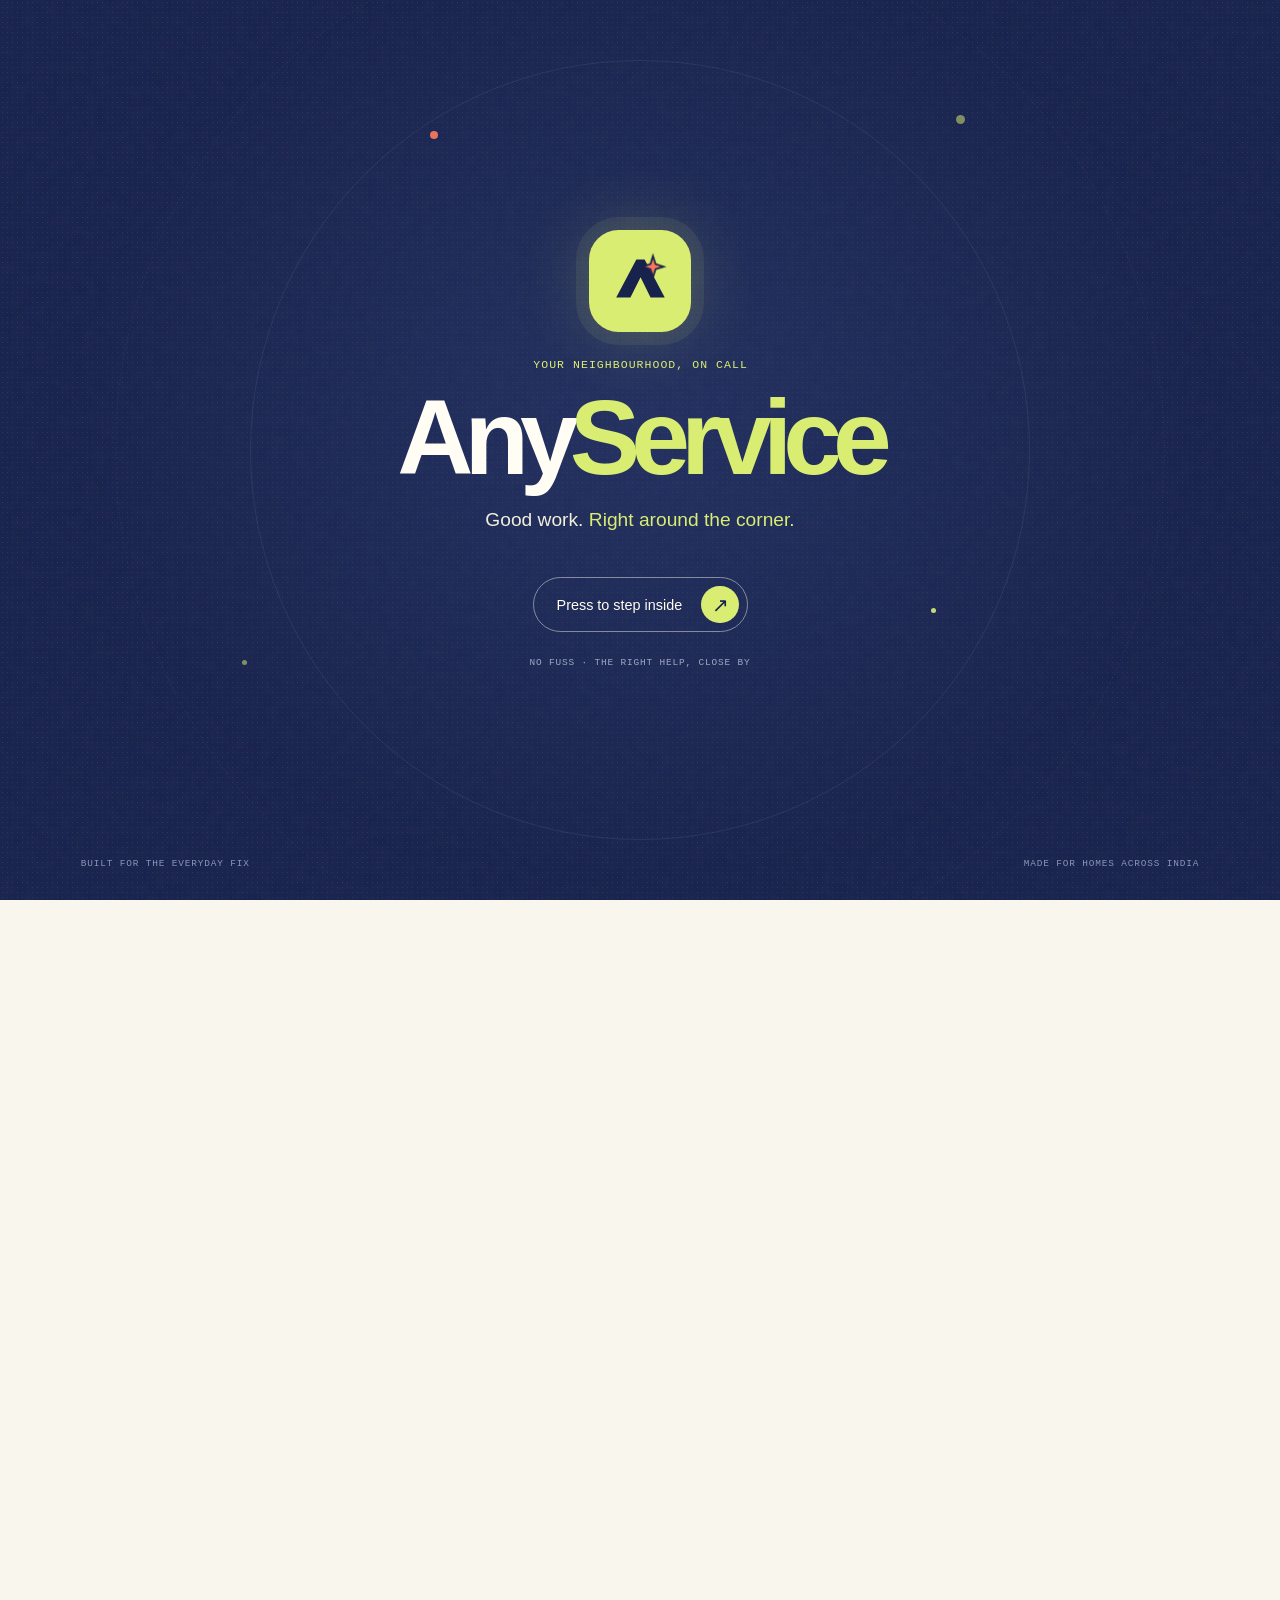
==== commit 1ff1088a: "I have improved the basic shortcomings" ====
--- a/index.html
+++ b/index.html
@@ -25,31 +25,31 @@
         <svg viewBox="0 0 64 64" role="presentation"><path d="M12 46 29 14h7l17 32H41l-8.4-17L24 46H12Z"/><path class="mark-spark" d="m43 11 2.2 6.8L52 20l-6.8 2.1L43 29l-2.1-6.9L34 20l6.9-2.2L43 11Z"/></svg>
       </div>
       <p class="intro-kicker">YOUR NEIGHBOURHOOD, ON CALL</p>
-      <h1 class="intro-wordmark" id="intro-title">Any<span>Service</span><i>®</i></h1>
+      <h1 class="intro-wordmark" id="intro-title">Any<span>Service</span></h1>
       <p class="intro-motto">Good work. <em>Right around the corner.</em></p>
       <button class="intro-start" id="start-experience" type="button">
         <span>Press to step inside</span><span class="intro-start-icon" aria-hidden="true">↗</span>
       </button>
       <p class="intro-hint">NO FUSS · THE RIGHT HELP, CLOSE BY</p>
     </div>
-    <div class="intro-bottom"><span>BUILT FOR THE EVERYDAY FIX</span><span>INDIA · EST. FOR WHAT'S NEXT</span></div>
+    <div class="intro-bottom"><span>BUILT FOR THE EVERYDAY FIX</span><span>MADE FOR HOMES ACROSS INDIA</span></div>
   </section>
 
   <header class="site-header" id="top">
     <a class="brand-lockup" href="#top" aria-label="AnyService home">
       <img class="brand-mark" src="assets/anyservice-mark.svg" alt="" width="42" height="42">
-      <span class="brand-name">Any<span>Service</span><i>®</i></span>
+      <span class="brand-name">Any<span>Service</span></span>
     </a>
     <button class="menu-toggle" id="menu-toggle" type="button" aria-expanded="false" aria-controls="main-nav" aria-label="Open menu"><span></span><span></span></button>
     <nav class="main-nav" id="main-nav" aria-label="Main navigation">
       <a href="#services">What we fix</a>
       <a href="#how-it-works">How it works</a>
       <a href="#our-story">Our point of view</a>
-      <a class="nav-mobile-account" href="account.html">Sign in</a>
+      <a class="nav-mobile-account" href="account.html">Plan a visit</a>
     </nav>
     <div class="header-actions">
-      <a class="header-login" href="account.html">Sign in <span aria-hidden="true">↗</span></a>
-      <a class="button button--nav magnetic" href="account.html?source=nav">Book a visit <span aria-hidden="true">↗</span></a>
+      <a class="header-login" href="mailto:AnyService.support@gmail.com">Email us <span aria-hidden="true">↗</span></a>
+      <a class="button button--nav magnetic" href="account.html?source=nav">Plan a visit <span aria-hidden="true">↗</span></a>
     </div>
   </header>
 
@@ -107,14 +107,14 @@
           </g>
           <g class="art-spark" fill="#18234d"><circle cx="537" cy="251" r="5"/><circle cx="191" cy="166" r="4"/><circle cx="517" cy="512" r="4"/></g>
         </svg>
-        <div class="art-caption"><span class="caption-arrow">↗</span><span>NEIGHBOURHOOD PROS<br><b>READY WHEN YOU ARE</b></span></div>
+        <div class="art-caption"><span class="caption-arrow">↗</span><span>LOCAL SERVICE PROVIDERS<br><b>READY WHEN YOU ARE</b></span></div>
         <div class="hero-sticker"><span>LESS HASSLE</span><span>MORE HOME</span><b>✳</b></div>
       </div>
       <div class="hero-side-note" aria-hidden="true">FIX IT LIKE YOU LIVE HERE&nbsp; · &nbsp;FIX IT LIKE YOU LIVE HERE&nbsp; · &nbsp;</div>
       <a class="scroll-cue" href="#services"><span class="scroll-cue-line"></span><span>KEEP A GOOD THING GOING</span></a>
     </section>
 
-    <section class="ticker" aria-label="Our services"><div class="ticker-track"><span>GOOD HANDS, CLOSE BY</span><b>✳</b><span>ELECTRICAL</span><b>✳</b><span>PLUMBING</span><b>✳</b><span>WOODWORK</span><b>✳</b><span>APPLIANCE CARE</span><b>✳</b><span>GOOD HANDS, CLOSE BY</span><b>✳</b><span>ELECTRICAL</span><b>✳</b><span>PLUMBING</span><b>✳</b><span>WOODWORK</span><b>✳</b><span>APPLIANCE CARE</span><b>✳</b></div></section>
+    <section class="ticker" aria-label="Our services"><div class="ticker-track"><span>GOOD HANDS, CLOSE BY</span><b>✳</b><span>ELECTRICAL</span><b>✳</b><span>PLUMBING</span><b>✳</b><span>CARPENTRY</span><b>✳</b><span>APPLIANCE CARE</span><b>✳</b><span>GOOD HANDS, CLOSE BY</span><b>✳</b><span>ELECTRICAL</span><b>✳</b><span>PLUMBING</span><b>✳</b><span>CARPENTRY</span><b>✳</b><span>APPLIANCE CARE</span><b>✳</b></div></section>
 
     <section class="services section-pad" id="services" aria-labelledby="services-title">
       <div class="section-heading reveal">
@@ -126,28 +126,28 @@
           <span class="service-index">01 / POWER & LIGHT</span>
           <span class="service-icon"><svg viewBox="0 0 48 48" aria-hidden="true"><path d="M28 4 10 26h12l-2 18 18-23H26l2-17Z"/></svg></span>
           <span class="service-name">Electrical</span><span class="service-desc">Wiring, switches, lights & the mystery trip.</span>
-          <span class="service-arrow" aria-hidden="true">↗</span><span class="service-selected">SELECTED ✓</span>
+          <span class="service-arrow" aria-hidden="true">↗</span><span class="service-selected">ADDED TO REQUEST ✓</span>
         </button>
         <button class="service-card service-card--blue reveal" type="button" data-service="Plumbing" aria-pressed="false">
           <span class="service-index">02 / PIPES & TAPS</span>
           <span class="service-icon"><svg viewBox="0 0 48 48" aria-hidden="true"><path d="M12 7v11a12 12 0 0 0 12 12h3v7h8V25h-8v5m0 0V17a5 5 0 0 1 10 0v4h5v-4a10 10 0 0 0-20 0v1H17V7h-5Z"/></svg></span>
           <span class="service-name">Plumbing</span><span class="service-desc">Taps, leaks, clogs & that one stubborn pipe.</span>
-          <span class="service-arrow" aria-hidden="true">↗</span><span class="service-selected">SELECTED ✓</span>
+          <span class="service-arrow" aria-hidden="true">↗</span><span class="service-selected">ADDED TO REQUEST ✓</span>
         </button>
         <button class="service-card service-card--yellow reveal" type="button" data-service="Carpentry" aria-pressed="false">
           <span class="service-index">03 / WOOD & FITTINGS</span>
           <span class="service-icon"><svg viewBox="0 0 48 48" aria-hidden="true"><path d="m6 13 7-7 11 11-7 7L6 13Zm11 11 5-5 18 18-5 5-18-18Zm9-10 7-7 9 9-7 7-9-9ZM8 38l7-7"/></svg></span>
           <span class="service-name">Carpentry</span><span class="service-desc">Doors, drawers, shelves & small big ideas.</span>
-          <span class="service-arrow" aria-hidden="true">↗</span><span class="service-selected">SELECTED ✓</span>
+          <span class="service-arrow" aria-hidden="true">↗</span><span class="service-selected">ADDED TO REQUEST ✓</span>
         </button>
         <button class="service-card service-card--mint reveal" type="button" data-service="Appliance care" aria-pressed="false">
           <span class="service-index">04 / HOME APPLIANCES</span>
           <span class="service-icon"><svg viewBox="0 0 48 48" aria-hidden="true"><path d="M11 5h26v38H11V5Zm0 11h26m-19 4h12m-12 4h12m-12 4h8m5-20h.1"/></svg></span>
           <span class="service-name">Appliance care</span><span class="service-desc">Fans, fridges & everyday home machines.</span>
-          <span class="service-arrow" aria-hidden="true">↗</span><span class="service-selected">SELECTED ✓</span>
-        </button>
-      </div>
-      <div class="service-note reveal"><span class="note-spark">✳</span><span>Not sure what to call it? That's all right. <b>We'll help you figure it out.</b></span><a href="account.html?source=not-sure">Tell us what happened <span aria-hidden="true">↗</span></a></div>
+          <span class="service-arrow" aria-hidden="true">↗</span><span class="service-selected">ADDED TO REQUEST ✓</span>
+        </button>
+      </div>
+      <div class="service-note reveal"><span class="note-spark">✳</span><span>Not sure what to call it? That's all right. <b>We'll help you figure it out.</b></span><a href="account.html?source=not-sure">Start a visit request <span aria-hidden="true">↗</span></a></div>
     </section>
 
     <section class="visit-builder section-pad" id="build-a-visit" aria-labelledby="builder-title">
@@ -163,11 +163,11 @@
         <div class="builder-divider"></div>
         <div class="builder-step"><span>02</span><b>When feels right?</b><small>WE'LL FIND A WINDOW</small></div>
         <div class="time-options" role="group" aria-label="Choose a preferred time">
-          <button class="time-option" type="button" data-pick-time="Soon as possible" aria-pressed="false">Soon as possible <span>→</span></button>
+          <button class="time-option" type="button" data-pick-time="As soon as possible" aria-pressed="false">As soon as possible <span>→</span></button>
           <button class="time-option" type="button" data-pick-time="A day that suits me" aria-pressed="false">A day that suits me <span>→</span></button>
         </div>
-        <div class="builder-submit"><p id="builder-status" aria-live="polite">Your visit, your pace. No pressure.</p><a class="button button--lime magnetic" id="builder-cta" href="account.html?source=builder">Make it a visit <span aria-hidden="true">↗</span></a></div>
-        <p class="builder-disclaimer">Your selections are just a starting point. A real person will help you sort out the rest.</p>
+        <div class="builder-submit"><p id="builder-status" aria-live="polite">Your visit, your pace. No pressure.</p><a class="button button--lime magnetic" id="builder-cta" href="account.html?source=builder">Continue by email <span aria-hidden="true">↗</span></a></div>
+        <p class="builder-disclaimer">Your choices help shape a clear request. Confirm availability and pricing with your service provider before work begins.</p>
       </div>
       <span class="builder-orbit" aria-hidden="true">✳</span>
     </section>
@@ -175,24 +175,24 @@
     <section class="steps section-pad" id="how-it-works" aria-labelledby="steps-title">
       <div class="steps-heading reveal"><p class="eyebrow"><span class="eyebrow-dot"></span> HUMAN FROM HELLO TO ALL DONE</p><h2 id="steps-title">Three small steps.<br><span>A whole lot less stress.</span></h2></div>
       <div class="step-list">
-        <article class="step-card reveal"><div class="step-number">01</div><div class="step-doodle step-doodle--phone" aria-hidden="true"><span>↗</span></div><div><p class="step-label">TELL US THE TROUBLE</p><h3>Pick a service.<br>Leave the rest to us.</h3><p>Just the basics to get going. If it's a mystery, you can say so.</p></div></article>
-        <article class="step-card reveal"><div class="step-number">02</div><div class="step-doodle step-doodle--person" aria-hidden="true"><span>☺</span></div><div><p class="step-label">MEET YOUR SERVICE PROVIDER</p><h3>The right person,<br>from around here.</h3><p>We match the job with a skilled local service provider.</p></div></article>
+        <article class="step-card reveal"><div class="step-number">01</div><div class="step-doodle step-doodle--phone" aria-hidden="true"><span>↗</span></div><div><p class="step-label">TELL US THE TROUBLE</p><h3>Pick a service.<br>Leave the rest to us.</h3><p>Describe the job in a visit request. If it's a mystery, you can say so.</p></div></article>
+        <article class="step-card reveal"><div class="step-number">02</div><div class="step-doodle step-doodle--person" aria-hidden="true"><span>☺</span></div><div><p class="step-label">MEET YOUR SERVICE PROVIDER</p><h3>The right person,<br>from around here.</h3><p>Our team will help match the job with a skilled local service provider.</p></div></article>
         <article class="step-card reveal"><div class="step-number">03</div><div class="step-doodle step-doodle--home" aria-hidden="true"><span>✳</span></div><div><p class="step-label">GET BACK TO YOUR DAY</p><h3>A thoughtful fix.<br>A calmer kind of home.</h3><p>Good work should leave you feeling looked after. That's the whole point.</p></div></article>
       </div>
     </section>
 
     <section class="story" id="our-story" aria-labelledby="story-title">
       <div class="story-top section-pad">
-        <div class="story-copy reveal"><p class="eyebrow eyebrow--light"><span class="eyebrow-dot"></span> A LITTLE ABOUT OUR WHY</p><h2 id="story-title">Homes are made of<br><em>a thousand little things.</em></h2><p>A wobbly chair your grandfather made. The kitchen tap you fix with a spoon for a week. The light that only works if you jiggle it. Those aren't small things if you live there.</p><p>AnyService connects homes with capable local hands—people with a craft, a name, and a neighbourhood they know. Because a good repair is more than a thing fixed. It's trust, made useful.</p><a class="story-link" href="account.html?source=story">Start with your neighbourhood <span aria-hidden="true">↗</span></a></div>
-        <div class="story-card reveal"><div class="story-card-rings" aria-hidden="true"><span></span><span></span><span></span></div><p class="story-card-label">GOOD WORK IS A<br>NEIGHBOURHOOD THING.</p><div class="story-card-illustration" aria-hidden="true"><span class="house-roof"></span><span class="house-body"><i></i><b></b></span><span class="little-spark spark-a">✳</span><span class="little-spark spark-b">✳</span><span class="house-hand">⌁</span></div><div class="story-card-footer"><span>PEOPLE FIRST<br>ALWAYS</span><span>EST. RIGHT HERE<br>FOR EVERYWHERE</span></div></div>
-      </div>
-      <div class="story-bottom section-pad"><div class="story-manifesto reveal"><span>THE ANYSERVICE WAY</span><p>Skilled work. Fair intent.<br><em>A little more care, every time.</em></p></div><div class="story-words" aria-hidden="true"><span>LOCAL</span><b>+</b><span>THOUGHTFUL</span><b>+</b><span>TRUSTED</span></div></div>
-    </section>
-
-    <section class="closing section-pad" aria-labelledby="closing-title"><div class="closing-inner reveal"><div class="closing-spark closing-spark--left" aria-hidden="true">✳</div><p class="eyebrow"><span class="eyebrow-dot"></span> YOU'VE GOT ENOUGH ON YOUR LIST</p><h2 id="closing-title">We can take<br><em>one thing off.</em></h2><p>Whatever's gone wonky, we're a good place to start.</p><a class="button button--primary magnetic" href="account.html?source=closing">Let's sort it out <span aria-hidden="true">↗</span></a><div class="closing-spark closing-spark--right" aria-hidden="true">✳</div></div></section>
+        <div class="story-copy reveal"><p class="eyebrow eyebrow--light"><span class="eyebrow-dot"></span> A LITTLE ABOUT WHY WE DO THIS</p><h2 id="story-title">Homes are made of<br><em>a thousand little things.</em></h2><p>A wobbly chair your grandfather made. The kitchen tap you fix with a spoon for a week. The light that only works if you jiggle it. Those aren't small things if you live there.</p><p>AnyService connects homes with capable local hands—people with a craft, a name, and a neighbourhood they know. Because a good repair is more than a thing fixed. It's trust, made useful.</p><a class="story-link" href="account.html?source=story">Start a visit request <span aria-hidden="true">↗</span></a></div>
+        <div class="story-card reveal"><div class="story-card-rings" aria-hidden="true"><span></span><span></span><span></span></div><p class="story-card-label">GOOD WORK IS A<br>NEIGHBOURHOOD THING.</p><div class="story-card-illustration" aria-hidden="true"><span class="house-roof"></span><span class="house-body"><i></i><b></b></span><span class="little-spark spark-a">✳</span><span class="little-spark spark-b">✳</span><span class="house-hand">⌁</span></div><div class="story-card-footer"><span>PEOPLE FIRST<br>ALWAYS</span><span>ROOTED IN<br>THE NEIGHBOURHOOD</span></div></div>
+      </div>
+      <div class="story-bottom section-pad"><div class="story-manifesto reveal"><span>THE ANYSERVICE WAY</span><p>Skilled work. Fair, clear pricing.<br><em>A little more care, every time.</em></p></div><div class="story-words" aria-hidden="true"><span>LOCAL</span><b>+</b><span>THOUGHTFUL</span><b>+</b><span>TRUSTED</span></div></div>
+    </section>
+
+    <section class="closing section-pad" aria-labelledby="closing-title"><div class="closing-inner reveal"><div class="closing-spark closing-spark--left" aria-hidden="true">✳</div><p class="eyebrow"><span class="eyebrow-dot"></span> YOU'VE GOT ENOUGH ON YOUR LIST</p><h2 id="closing-title">We can take<br><em>one thing off.</em></h2><p>Whatever's gone wonky, we're a good place to start.</p><a class="button button--primary magnetic" href="account.html?source=closing">Start a visit request <span aria-hidden="true">↗</span></a><div class="closing-spark closing-spark--right" aria-hidden="true">✳</div></div></section>
 
     <footer class="site-footer section-pad">
-      <div class="footer-main"><div class="footer-brand-col"><a class="brand-lockup brand-lockup--footer" href="#top"><img class="brand-mark" src="assets/anyservice-mark.svg" alt="" width="42" height="42"><span class="brand-name">Any<span>Service</span><i>®</i></span></a><p>Good work. Right around the corner.</p></div><div class="footer-links"><div><span>FIND YOUR FIX</span><a href="#services">What we fix</a><a href="#how-it-works">How it works</a><a href="#build-a-visit">Build a visit</a></div><div><span>GET IN TOUCH</span><a href="account.html">Sign in / join</a><a href="account.html?source=contact">Book a visit</a><a href="#our-story">Our point of view</a></div></div></div>
+      <div class="footer-main"><div class="footer-brand-col"><a class="brand-lockup brand-lockup--footer" href="#top"><img class="brand-mark" src="assets/anyservice-mark.svg" alt="" width="42" height="42"><span class="brand-name">Any<span>Service</span></span></a><p>Good work. Right around the corner.</p></div><div class="footer-links"><div><span>FIND YOUR FIX</span><a href="#services">What we fix</a><a href="#how-it-works">How it works</a><a href="#build-a-visit">Build a visit</a><a href="account.html">Start a request</a></div><div><span>GET IN TOUCH</span><a href="mailto:AnyService.support@gmail.com">AnyService.support@gmail.com</a><a href="account.html?source=contact">Plan a visit by email</a><a href="privacy.html">Privacy notice</a><a href="#our-story">Our point of view</a></div></div></div>
       <div class="footer-bottom"><span>© <span id="year">2026</span> ANYSERVICE · A GOOD DAY STARTS AT HOME.</span><span>MADE FOR THE EVERYDAY FIX · <a href="#top">BACK TO TOP ↑</a></span></div>
     </footer>
   </main>
@@ -200,4 +200,3 @@
   <noscript><p class="noscript-note">JavaScript is needed to open the welcome screen and use the visit picker. The rest of the page remains here for you.</p></noscript>
 </body>
 </html>
-
--- a/styles.css
+++ b/styles.css
@@ -288,7 +288,7 @@
 .footer-bottom a:hover { color: var(--lime); }
 .noscript-note { position: fixed; z-index: 1300; right: 1rem; bottom: 1rem; left: 1rem; padding: 1rem; border: 1px solid var(--coral); background: var(--cream); }
 
-/* Service profile and front-end sign-in demo. */
+/* Visit request and privacy notice pages. */
 .account-page { min-height: 100vh; background: var(--paper); }
 .account-header { position: relative; z-index: 2; display: flex; min-height: 76px; align-items: center; justify-content: space-between; padding: .7rem var(--gutter); border-bottom: 1px solid var(--line); }
 .account-back { display: inline-flex; align-items: center; gap: .5rem; color: #56607a; font-size: .76rem; font-weight: 650; transition: color .2s; }
@@ -325,10 +325,6 @@
 .account-form-head h2 { margin: 0; font-family: var(--display); font-size: clamp(2.6rem, 4.5vw, 4rem); font-weight: 900; letter-spacing: -.085em; line-height: .98; }
 .account-form-head h2 em { color: var(--blue); font-style: normal; }
 .account-form-head > p:last-child { margin: .8rem 0 0; color: #697087; font-size: .82rem; }
-.account-tabs { display: grid; grid-template-columns: 1fr 1fr; gap: 0; margin-top: 2rem; border-bottom: 1px solid var(--line); }
-.account-tab { min-height: 43px; border: 0; border-bottom: 2px solid transparent; color: #697087; background: transparent; cursor: pointer; text-align: center; font-size: .78rem; font-weight: 750; transition: color .2s, border-color .2s; }
-.account-tab:hover { color: var(--ink); }
-.account-tab.is-active { border-bottom-color: var(--coral); color: var(--ink); }
 .account-form { padding-top: 1.6rem; }
 .account-form[hidden] { display: none; }
 .account-form.is-active { animation: form-arrive .35s var(--ease-out) both; }
@@ -354,19 +350,28 @@
 .phone-input input { min-width: 0; border: 0; background: transparent; box-shadow: none !important; }
 .phone-input input:focus { outline: 0; }
 .field-grid--last { padding-bottom: 1.1rem; }
-.privacy-check { display: flex; align-items: flex-start; gap: .55rem; margin-top: .15rem; color: #6f7689; font-size: .66rem; line-height: 1.45; }
-.privacy-check input { flex: none; width: 15px; height: 15px; margin: 2px 0 0; accent-color: var(--blue); }
+.required-legend { margin: 1.35rem 0 1.15rem; color: #73798b; font-size: .67rem; }
+.required-legend > span, .required-mark { color: var(--coral); }
+.required-mark { font-size: .75rem; font-weight: 800; }
+.field-hint { color: #858a99; font-size: .62rem; }
+.request-privacy { margin: .5rem 0 0; color: #72788b; font-size: .67rem; line-height: 1.55; }
+.request-privacy a { color: var(--blue); font-weight: 750; text-decoration: underline; text-underline-offset: 2px; }
 .account-submit { width: 100%; justify-content: space-between; margin-top: 1.05rem; border: 0; cursor: pointer; }
-.form-note { display: flex; align-items: flex-start; gap: .5rem; margin: .85rem 0 0; color: #7d8291; font-size: .62rem; }
-.form-note > span { color: var(--coral); }
 .account-reassurance { display: grid; grid-template-columns: 110px 1fr; gap: .8rem; margin-top: 2.4rem; padding: 1rem 0 0; border-top: 1px solid var(--line); }
 .account-reassurance > span { color: var(--blue); font-size: .53rem; }
 .account-reassurance > p { margin: 0; color: #72788b; font-size: .67rem; }
 .account-reassurance b { color: var(--ink); }
 .account-footer { display: flex; min-height: 42px; justify-content: space-between; padding: 0 var(--gutter); color: #7a8092; font-size: .5rem; }
 .account-footer a { color: var(--blue); }
-.toast { position: fixed; right: 1.25rem; bottom: 1.25rem; z-index: 1500; max-width: min(400px, calc(100% - 2.5rem)); padding: 1rem 1.2rem; border: 1px solid var(--lime); border-radius: 4px; color: var(--cream); background: var(--ink); box-shadow: 0 10px 34px rgba(24,35,77,.22); font-size: .78rem; opacity: 0; pointer-events: none; transform: translateY(15px); transition: opacity .25s, transform .25s var(--ease-out); }
-.toast.is-visible { opacity: 1; transform: translateY(0); }
+
+.legal-shell { width: min(100% - 2.5rem, 780px); margin: 0 auto; padding: clamp(3rem, 8vw, 7rem) 0; color: var(--ink); }
+.legal-shell > .eyebrow { margin: 0 0 .9rem; }
+.legal-shell h1 { max-width: 720px; margin: 0; font-family: var(--display); font-size: clamp(2.8rem, 7vw, 5.3rem); font-weight: 900; letter-spacing: -.09em; line-height: .96; }
+.legal-updated { margin: .8rem 0 2.2rem; color: #73798b; font-family: var(--mono); font-size: .62rem; letter-spacing: .06em; text-transform: uppercase; }
+.legal-shell > p:not(.eyebrow):not(.legal-updated) { color: #626a80; font-size: .94rem; line-height: 1.8; }
+.legal-shell h2 { margin: 2rem 0 .35rem; font-family: var(--display); font-size: 1.35rem; letter-spacing: -.045em; }
+.legal-shell a:not(.button) { color: var(--blue); font-weight: 700; text-decoration: underline; text-underline-offset: 2px; overflow-wrap: anywhere; }
+.legal-cta { margin-top: 1.2rem; }
 
 html.js .reveal { opacity: 0; transform: translateY(20px); transition: opacity .8s var(--ease-out), transform .8s var(--ease-out); }
 html.js .reveal.is-visible { opacity: 1; transform: translateY(0); }
@@ -536,4 +541,3 @@
   body { color: #111; background: #fff; }
   .hero, .story, .visit-builder, .site-footer { print-color-adjust: exact; -webkit-print-color-adjust: exact; }
 }
-
